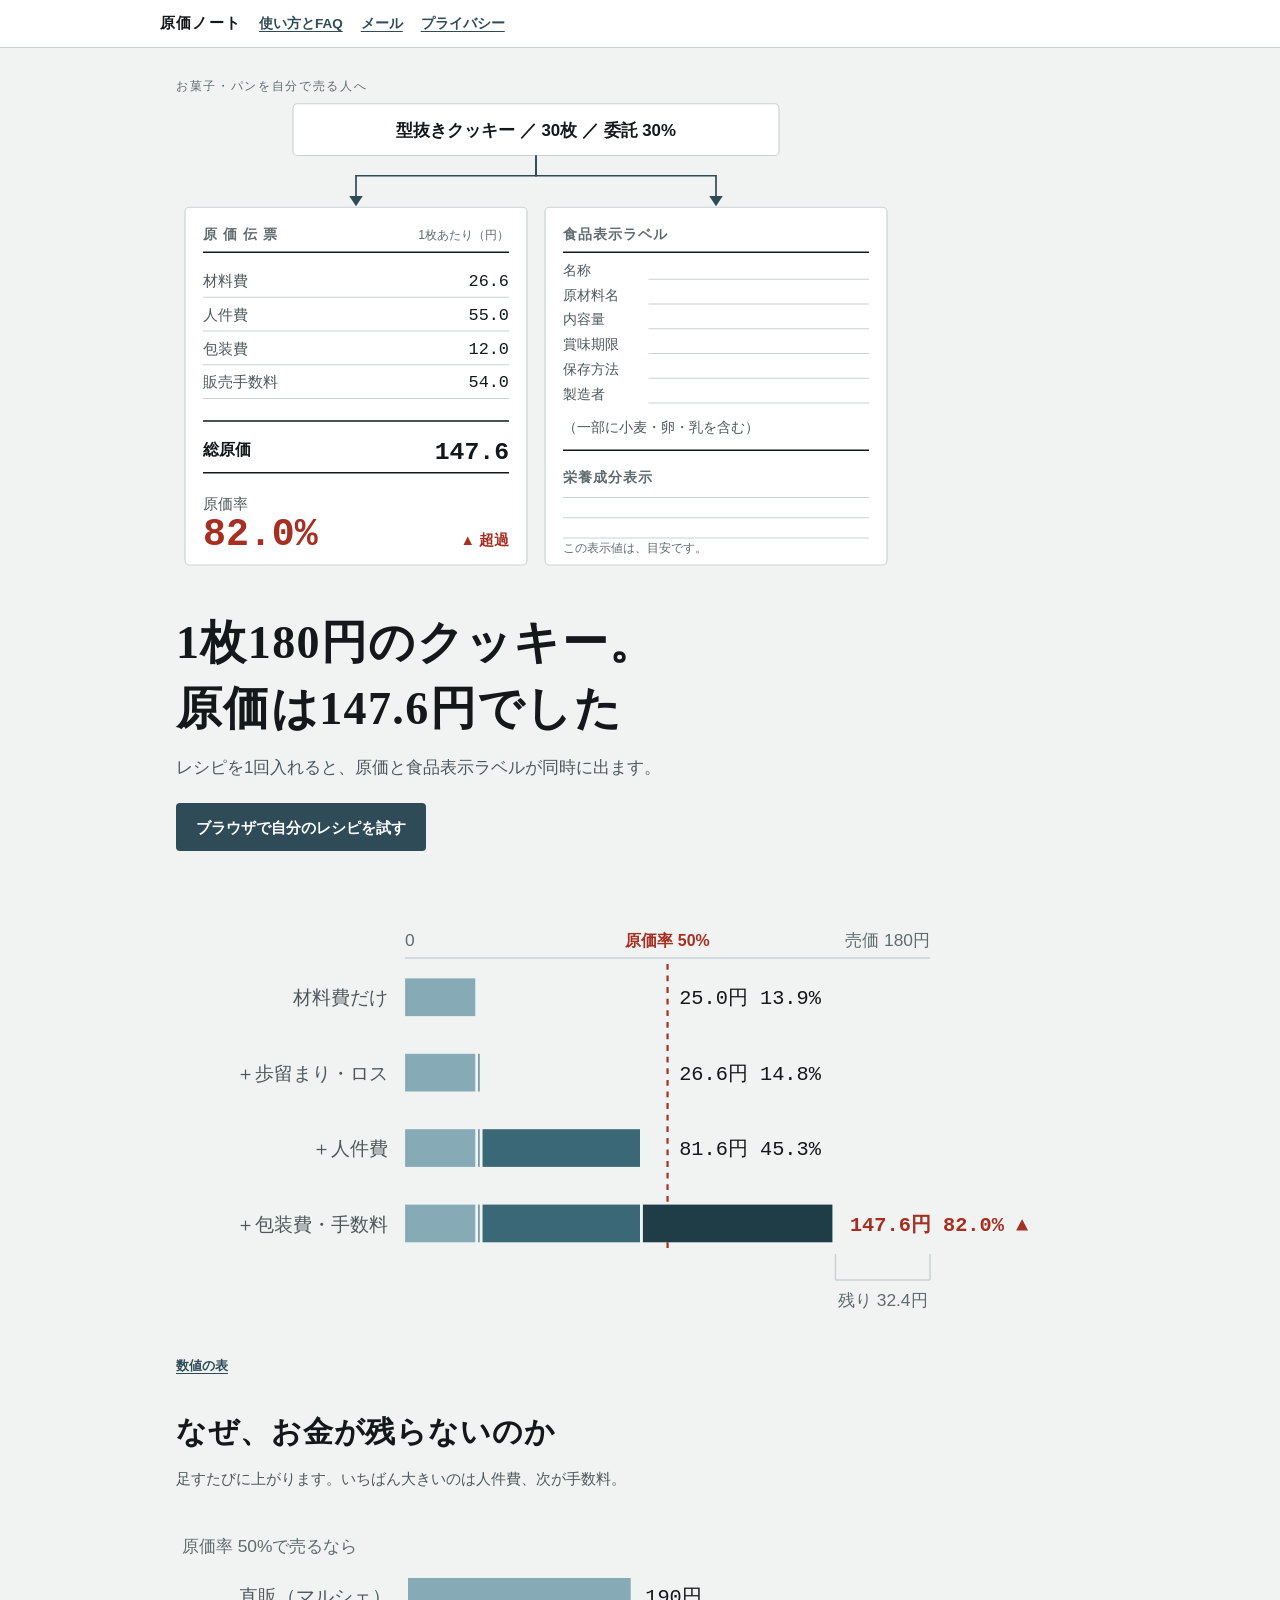
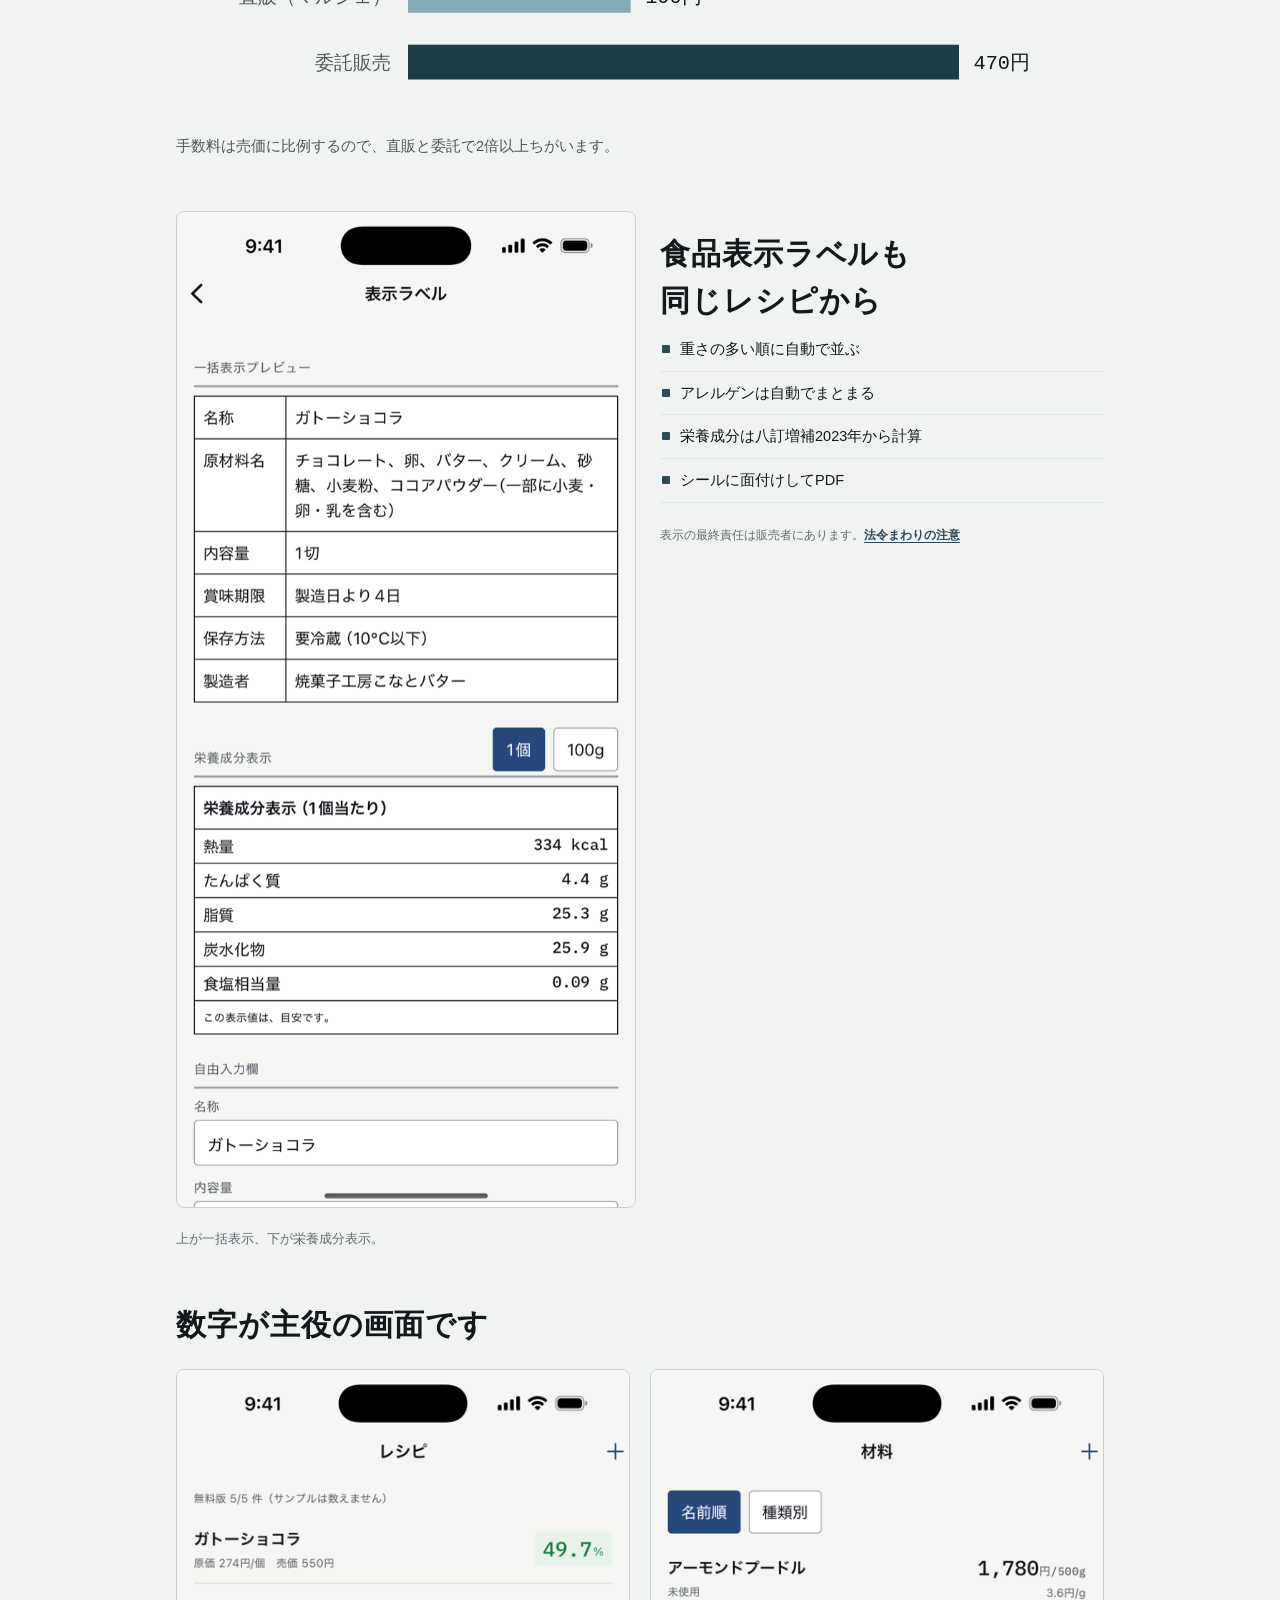
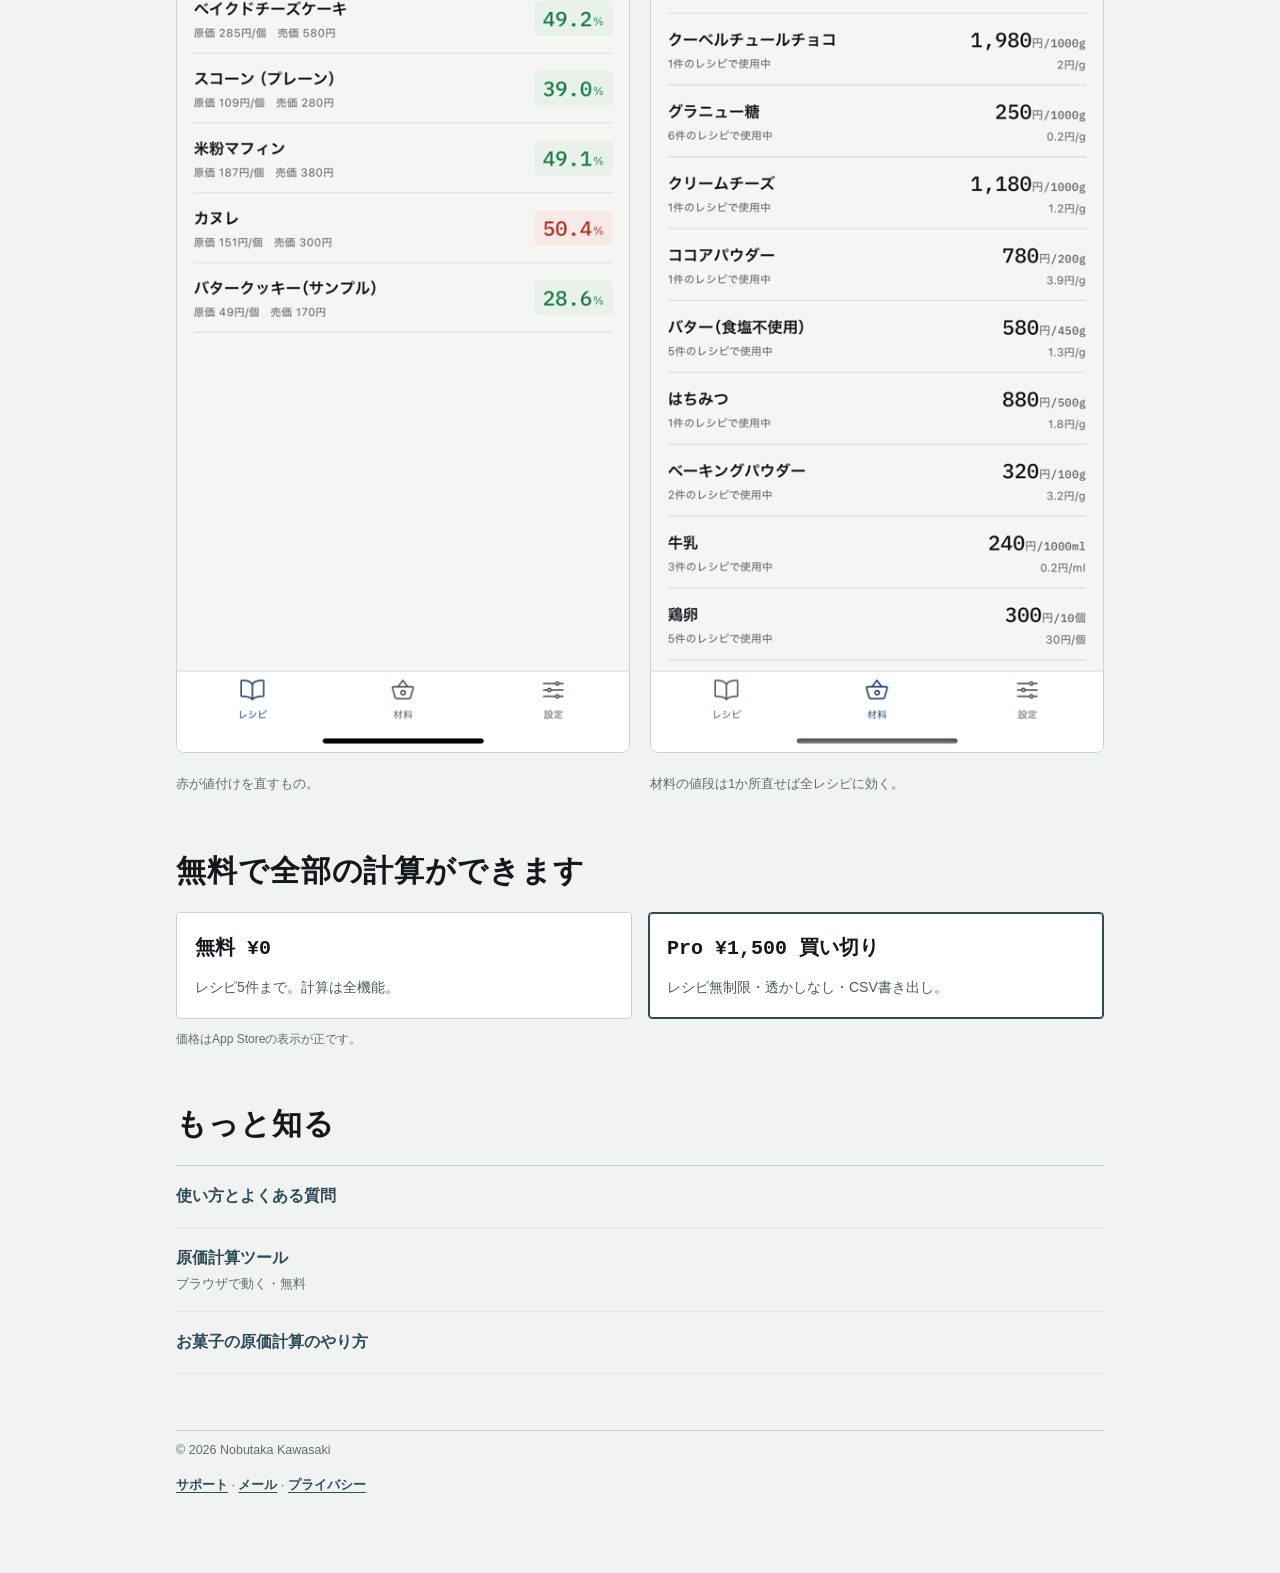
==== index.html @ d6bbee77 "LPを絵で見せる面に作り替え、説明はsupport.htmlへ移す 本文5,344字を787字に。絵は4点→6点（インラインSVG3＋実機3）。  - index.html: 骨から作り直し。シグネチ" ====
<!DOCTYPE html>
<html lang="ja">
<head>
<meta charset="utf-8">
<meta name="viewport" content="width=device-width, initial-scale=1">
<meta name="theme-color" content="#F1F3F2" media="(prefers-color-scheme: light)">
<meta name="theme-color" content="#101416" media="(prefers-color-scheme: dark)">
<title>原価ノート — お菓子・パンの原価計算と食品表示ラベルが1つで済むアプリ</title>
<meta name="description" content="レシピを1回入力すると、原価・原価率・売価と食品表示ラベル（原材料名・栄養成分）が同時に出る、お菓子・パンの個人販売者向けアプリのサポートページ。買い切り、サブスクなし。">
<style>
  /* ───────────────────────────────────────────────
     「作業台に置いた、二枚の紙」
     地は無地のシート（暖色クリームではない・わずかに緑みの白）。
     罫は伝票とラベルの“中だけ”に引く——紙の上でしか罫は意味を持たない。
     見出しは明朝（帳簿・伝票・レシピの題材に合う。Mac と iOS の両方に入っている
     Hiragino Mincho ProN を指名し、細さはサイズと字間で補う）、
     本文はゴシック、数字は等幅、言い換えと注記だけ丸ゴシック。
     判定色（緑/琥珀/赤）はアプリ本体の src/ui/theme.ts と同じ値。
     ─────────────────────────────────────────────── */
  :root{
    color-scheme:light;
    --sheet:#F1F3F2;      /* 地。作業台に敷いたシート */
    --paper:#FFFFFF;      /* 伝票とラベルの面。食品表示は白地が実物 */
    --ink:#14181A;
    --ink-2:#4E585C;
    --ink-3:#5F6B6F;
    --line:#C9D2D3;
    --line-soft:#E1E6E5;
    --steel:#2E4B57;      /* 見出しの罫・リンク。厨房のステンレスの陰 */
    --steel-bg:#E4EBEE;
    --ok:#1F7A45;
    --warn:#7E5900;
    --seal:#A62F22;       /* 検印の赤。判定「超過」だけに使う */
    --seal-bg:#F7E7E4;
    /* 図の帯。1色相の順序ランプ（dataviz の validator を実行して決めた） */
    --seg1:#86AAB6; --seg2:#5B8B9A; --seg3:#3B6876; --seg4:#1F3D47;

    --f-display:"Hiragino Mincho ProN","Hiragino Mincho Pro","YuMincho","Yu Mincho",
      "Noto Serif JP","Times New Roman",serif;
    --f-text:-apple-system,BlinkMacSystemFont,"Hiragino Sans","Hiragino Kaku Gothic ProN",
      "Yu Gothic UI","Segoe UI",Roboto,Helvetica,Arial,sans-serif;
    --f-num:"SF Mono",SFMono-Regular,ui-monospace,Menlo,Consolas,"Hiragino Sans",monospace;
    --f-soft:"Hiragino Maru Gothic ProN","Hiragino Maru Gothic Pro","Yu Gothic UI",
      "Hiragino Sans",sans-serif;
  }
  @media (prefers-color-scheme: dark){
    :root{
      color-scheme:dark;
      --sheet:#101416;
      --paper:#1B2124;
      --ink:#E8ECEC;
      --ink-2:#A2ADB0;
      --ink-3:#95A0A3;
      --line:#39423F;
      --line-soft:#2A3134;
      --steel:#93B7C6;
      --steel-bg:#1F2A30;
      --ok:#6FBE90;
      --warn:#D6AC55;
      --seal:#E38A7C;
      --seal-bg:#2E1F1C;
      --seg1:#456A78; --seg2:#5F8F9E; --seg3:#86AAB6; --seg4:#AFCBD4;
    }
  }

  *{box-sizing:border-box;margin:0;padding:0}
  html{-webkit-text-size-adjust:100%}
  body{
    background:var(--sheet);
    color:var(--ink);
    font-family:var(--f-text);
    font-size:16px;line-height:1.8;
    -webkit-font-smoothing:antialiased;
    overflow-wrap:anywhere;
  }
  .wrap{max-width:960px;margin:0 auto;padding:0 16px 64px}
  .measure{max-width:640px}

  a{color:var(--steel);font-weight:600;text-decoration:underline;
    text-decoration-thickness:1px;text-underline-offset:3px;
    text-decoration-color:currentColor}
  a,summary{touch-action:manipulation}
  a:hover{text-decoration-thickness:2px}
  a:focus-visible{outline:2.5px solid var(--steel);outline-offset:3px;border-radius:3px}

  /* ── 上部の帯: App Store 必須URL。スクロールせずに見つかること ── */
  /* 本文へ飛ぶリンク。ふだんは見えず、Tab で最初に出る */
  .skip{position:absolute;left:-9999px;top:0;z-index:9}
  .skip:focus{left:8px;top:8px;background:var(--paper);color:var(--steel);
    padding:12px 14px;border:2px solid var(--steel);border-radius:4px;
    font-weight:700;text-decoration:none}

  .topbar{border-bottom:1px solid var(--line);background:var(--paper);padding:0 16px}
  .topbar .inner{max-width:960px;margin:0 auto;display:flex;flex-wrap:wrap;
    gap:0 18px;align-items:baseline;font-size:13.5px;line-height:1.6}
  .topbar .who{font-family:var(--f-display);font-size:15px;font-weight:700;
    letter-spacing:.08em;color:var(--ink);padding:11px 0}
  .topbar a{display:inline-block;padding:12px 0;min-width:0}

  /* ── ヘッダー ── */
  header{padding:28px 0 0}
  .kicker{font-family:var(--f-soft);font-size:12px;font-weight:500;letter-spacing:.14em;
    color:var(--ink-3)}
  /* 明朝は細い。ウェイトが効かない環境でも読めるよう、サイズと字間で作る */
  h1{font-family:var(--f-display);font-size:clamp(30px,7.6vw,46px);line-height:1.42;
    letter-spacing:.03em;font-weight:700;margin-top:18px;text-wrap:balance}
  .lede{margin-top:12px;font-size:17px;line-height:1.8;color:var(--ink-2)}
  .actions{margin-top:20px;display:flex;flex-wrap:wrap;gap:10px}
  .btn{display:inline-flex;align-items:center;min-height:48px;padding:8px 20px;
    background:var(--steel);color:var(--paper);border-radius:4px;
    font-weight:700;font-size:15px;text-decoration:none;max-width:100%}
  .btn:hover{text-decoration:underline;text-decoration-thickness:2px;
    text-underline-offset:3px}
  .btn.ghost{background:transparent;color:var(--steel);
    box-shadow:inset 0 0 0 1.5px var(--steel)}

  /* ── 節 ── */
  .sec{margin-top:52px}
  h2{font-family:var(--f-display);font-size:clamp(23px,4.8vw,30px);line-height:1.55;
    letter-spacing:.03em;font-weight:700;margin-top:20px;text-wrap:balance}
  h3{font-size:17px;line-height:1.6;font-weight:600;margin-top:2px}
  .cap{margin-top:10px;font-family:var(--f-soft);font-size:14.5px;line-height:1.8;
    color:var(--ink-2)}
  .tiny{margin-top:10px;font-family:var(--f-soft);font-size:12px;line-height:1.7;
    color:var(--ink-3)}

  /* ── 図（インラインSVG） ── */
  figure{margin:0}
  .fig{display:block;width:100%;height:auto;background:var(--sheet)}
  .fig-hero{max-width:720px}
  figcaption{margin-top:10px;font-family:var(--f-soft);font-size:13px;line-height:1.75;
    color:var(--ink-3)}
  /* 単独で置いたリンクは 44px を確保する（本文中に埋まったリンクは対象外） */
  figcaption a,.tiny a{display:inline-block;padding:12px 0;min-height:44px}
  .sv-paper{fill:var(--paper);stroke:var(--line);stroke-width:1}
  .sv-in{font-family:var(--f-text);font-size:15px;font-weight:600;fill:var(--ink)}
  .sv-link{fill:none;stroke:var(--steel);stroke-width:1.5}
  .sv-tip{fill:var(--steel)}
  .sv-cap{font-family:var(--f-soft);font-size:12px;font-weight:700;letter-spacing:.08em;
    fill:var(--ink-3)}
  .sv-unit{font-family:var(--f-soft);font-size:11px;fill:var(--ink-3)}
  .sv-rule{stroke:var(--ink);stroke-width:1.5}
  .sv-hair{stroke:var(--line);stroke-width:1}
  .sv-key{font-family:var(--f-text);font-size:13px;fill:var(--ink-2)}
  .sv-key.sm{font-size:12px}
  .sv-key.b{font-size:14px;font-weight:700;fill:var(--ink)}
  .sv-num{font-family:var(--f-num);font-size:15px;font-weight:500;fill:var(--ink);
    font-variant-numeric:tabular-nums}
  .sv-tot{font-family:var(--f-num);font-size:22px;font-weight:700;fill:var(--ink);
    font-variant-numeric:tabular-nums}
  .sv-big{font-family:var(--f-num);font-size:34px;font-weight:700;fill:var(--ink);
    font-variant-numeric:tabular-nums}
  .sv-big.over,.sv-flag.over{fill:var(--seal)}
  .sv-big.warn,.sv-flag.warn{fill:var(--warn)}
  .sv-big.ok,.sv-flag.ok{fill:var(--ok)}
  .sv-flag{font-family:var(--f-soft);font-size:13px;font-weight:700}
  .sv-axis{font-family:var(--f-soft);font-size:12px;fill:var(--ink-3)}
  .sv-track{stroke:var(--line);stroke-width:1}
  .sv-guard{stroke:var(--seal);stroke-width:1.5;stroke-dasharray:4 4}
  .sv-guardlab{font-family:var(--f-soft);font-size:11px;font-weight:700;fill:var(--seal)}
  .sv-rowlab{font-family:var(--f-text);font-size:13px;fill:var(--ink-2)}
  .sv-rowval{font-family:var(--f-num);font-size:14px;font-weight:500;fill:var(--ink);
    font-variant-numeric:tabular-nums}
  .sv-rowval.over{fill:var(--seal);font-weight:700}
  .sv-seg.s1{fill:var(--seg1)} .sv-seg.s2{fill:var(--seg2)}
  .sv-seg.s3{fill:var(--seg3)} .sv-seg.s4{fill:var(--seg4)}
  /* 図は viewBox ごと縮むので、狭い画面では図の中の字だけ大きくして実寸を保つ
     （横スクロールも折り返しも起こさずに読める大きさにするため） */
  @media (max-width:600px){
    .sv-in{font-size:20px} .sv-cap{font-size:16px} .sv-unit{font-size:14px}
    .sv-key{font-size:18px} .sv-key.sm{font-size:16px} .sv-key.b{font-size:19px}
    .sv-num{font-size:20px} .sv-tot{font-size:27px} .sv-big{font-size:38px}
    .sv-flag{font-size:17px} .sv-axis{font-size:15px} .sv-guardlab{font-size:14px}
    .sv-rowlab{font-size:17px} .sv-rowval{font-size:18px}
  }

  /* ── 実機の画面 ── */
  .shot{margin-top:20px;display:grid;grid-template-columns:minmax(0,460px) minmax(0,1fr);
    gap:24px;align-items:start}
  .shot img{width:100%;height:auto;border:1px solid var(--line);border-radius:8px;
    background:var(--paper)}
  .points{margin-top:4px}
  .points li{list-style:none;font-family:var(--f-soft);font-size:14.5px;line-height:1.7;
    padding:9px 0 9px 20px;border-bottom:1px solid var(--line-soft);position:relative}
  .points li::before{content:"";position:absolute;left:2px;top:17px;width:8px;height:8px;
    background:var(--steel);border-radius:1px}
  .shots{margin-top:20px;display:grid;grid-template-columns:1fr 1fr;gap:20px}
  .shots img{width:100%;height:auto;border:1px solid var(--line);border-radius:8px;
    background:var(--paper)}
  @media (max-width:640px){
    .shot{grid-template-columns:1fr}
    .shots{grid-template-columns:1fr;max-width:340px}
  }

  /* ── 値段 ── */
  .plans{margin-top:18px;display:grid;grid-template-columns:1fr 1fr;gap:16px}
  @media (max-width:560px){.plans{grid-template-columns:1fr}}
  .plan{background:var(--paper);border:1px solid var(--line);border-radius:4px;padding:18px}
  .plan.pro{box-shadow:inset 0 0 0 1px var(--steel);border-color:var(--steel)}
  .plan .pt{font-family:var(--f-num);font-size:20px;font-weight:700;
    font-variant-numeric:tabular-nums}
  .plan .pd{margin-top:8px;font-family:var(--f-soft);font-size:14px;line-height:1.75;
    color:var(--ink-2)}

  /* ── 出口 ── */
  .exits{margin-top:18px;border-top:1px solid var(--line)}
  .exits a{display:block;padding:16px 0;border-bottom:1px solid var(--line-soft);
    font-size:16px;text-decoration:none}
  .exits a:hover{text-decoration:underline;text-decoration-thickness:2px;
    text-underline-offset:3px}
  .exits .n{font-family:var(--f-soft);font-size:12.5px;color:var(--ink-3);
    font-weight:400;display:block}

  footer{margin-top:56px;padding-top:8px;border-top:1px solid var(--line);
    font-family:var(--f-soft);font-size:12.5px;color:var(--ink-3);line-height:1.9}
  footer a{display:inline-block;padding:11px 0}

  @media (prefers-reduced-motion:reduce){
    *{animation:none!important;transition:none!important;scroll-behavior:auto!important}
  }
</style>
<meta property="og:title" content="原価ノート — レシピ原価計算・食品表示ラベル">
<meta property="og:description" content="レシピを1回入力すると、原価・原価率・売価と食品表示ラベル（原材料名・栄養成分）が同時に出ます。買い切り、サブスクなし。">
<meta property="og:url" content="https://nosunosukawa.github.io/genkanote-site/">
<meta property="og:type" content="website">
<link rel="canonical" href="https://nosunosukawa.github.io/genkanote-site/">
</head>
<body>

<a class="skip" href="#main">本文へ</a>

<div class="topbar">
  <div class="inner">
    <span class="who" translate="no">原価ノート</span>
    <span><a href="support.html">使い方とFAQ</a></span>
    <span><a href="mailto:nosunosukawa@gmail.com">メール</a></span>
    <span><a href="privacy.html">プライバシー</a></span>
  </div>
</div>

<main class="wrap" id="main">

  <header>
    <p class="kicker">お菓子・パンを自分で売る人へ</p>

    <figure>
      <!-- fig-hero:start（node make-genka-example.mjs が生成。手で直さない） -->
  <svg class="fig fig-hero" viewBox="0 0 640 440" role="img" aria-label="レシピを1回入れると、原価伝票と食品表示ラベルが同時に出る図。上に「型抜きクッキー 30枚 委託30%」の入力が1行。そこから左右に分かれ、左は1枚あたり材料費26.6円・人件費55.0円・包装費12.0円・販売手数料54.0円・総原価147.6円・原価率82.0パーセントで超過の原価伝票。右は名称・原材料名・内容量・賞味期限・保存方法・製造者の一括表示と、栄養成分表示のラベル。">
    <rect class="sv-paper" x="104" y="6" width="432" height="46" rx="4"/>
    <text class="sv-in" x="320" y="35" text-anchor="middle">型抜きクッキー ／ 30枚 ／ 委託 30%</text>

    <path class="sv-link" d="M320 52 V70 H160 V88"/>
    <path class="sv-link" d="M320 52 V70 H480 V88"/>
    <path class="sv-tip" d="M154 88 L166 88 L160 97 Z"/>
    <path class="sv-tip" d="M474 88 L486 88 L480 97 Z"/>

    <g>
      <rect class="sv-paper" x="8" y="98" width="304" height="318" rx="4"/>
      <text class="sv-cap" x="24" y="126">原 価 伝 票</text>
      <text class="sv-unit" x="296" y="126" text-anchor="end">1枚あたり（円）</text>
      <line class="sv-rule" x1="24" y1="138" x2="296" y2="138"/>
      <text class="sv-key" x="24" y="168">材料費</text><text class="sv-num" x="296" y="168" text-anchor="end">26.6</text>
      <line class="sv-hair" x1="24" y1="178" x2="296" y2="178"/>
      <text class="sv-key" x="24" y="198">人件費</text><text class="sv-num" x="296" y="198" text-anchor="end">55.0</text>
      <line class="sv-hair" x1="24" y1="208" x2="296" y2="208"/>
      <text class="sv-key" x="24" y="228">包装費</text><text class="sv-num" x="296" y="228" text-anchor="end">12.0</text>
      <line class="sv-hair" x1="24" y1="238" x2="296" y2="238"/>
      <text class="sv-key" x="24" y="258">販売手数料</text><text class="sv-num" x="296" y="258" text-anchor="end">54.0</text>
      <line class="sv-hair" x1="24" y1="268" x2="296" y2="268"/>
      <line class="sv-rule" x1="24" y1="288" x2="296" y2="288"/>
      <text class="sv-key b" x="24" y="318">総原価</text>
      <text class="sv-tot" x="296" y="322" text-anchor="end">147.6</text>
      <line class="sv-rule" x1="24" y1="334" x2="296" y2="334"/>
      <text class="sv-key" x="24" y="366">原価率</text>
      <text class="sv-big over" x="24" y="398">82.0%</text>
      <text class="sv-flag over" x="296" y="398" text-anchor="end">▲ 超過</text>
    </g>

    <g>
      <rect class="sv-paper" x="328" y="98" width="304" height="318" rx="4"/>
      <text class="sv-cap" x="344" y="126">食品表示ラベル</text>
      <line class="sv-rule" x1="344" y1="138" x2="616" y2="138"/>
      <text class="sv-key sm" x="344" y="158">名称</text><line class="sv-hair" x1="420" y1="162" x2="616" y2="162"/>
      <text class="sv-key sm" x="344" y="180">原材料名</text><line class="sv-hair" x1="420" y1="184" x2="616" y2="184"/>
      <text class="sv-key sm" x="344" y="202">内容量</text><line class="sv-hair" x1="420" y1="206" x2="616" y2="206"/>
      <text class="sv-key sm" x="344" y="224">賞味期限</text><line class="sv-hair" x1="420" y1="228" x2="616" y2="228"/>
      <text class="sv-key sm" x="344" y="246">保存方法</text><line class="sv-hair" x1="420" y1="250" x2="616" y2="250"/>
      <text class="sv-key sm" x="344" y="268">製造者</text><line class="sv-hair" x1="420" y1="272" x2="616" y2="272"/>
      <text class="sv-key sm" x="344" y="298">（一部に小麦・卵・乳を含む）</text>
      <line class="sv-rule" x1="344" y1="314" x2="616" y2="314"/>
      <text class="sv-cap" x="344" y="342">栄養成分表示</text>
      <line class="sv-hair" x1="344" y1="356" x2="616" y2="356"/>
      <line class="sv-hair" x1="344" y1="374" x2="616" y2="374"/>
      <line class="sv-hair" x1="344" y1="392" x2="616" y2="392"/>
      <text class="sv-unit" x="344" y="404">この表示値は、目安です。</text>
    </g>
  </svg>
  <!-- fig-hero:end -->
    </figure>

    <h1 class="measure">1枚180円のクッキー。原価は147.6円でした</h1>
    <p class="lede measure">レシピを1回入れると、原価と食品表示ラベルが同時に出ます。</p>
    <div class="actions">
      <a class="btn" href="genka-calculator.html">ブラウザで自分のレシピを試す</a>
    </div>
  </header>

  <!-- ═══ 積み上げ ═══ -->
  <section class="sec">
    <figure>
      <!-- fig-steps:start（node make-genka-example.mjs が生成。手で直さない） -->
  <svg class="fig fig-steps" viewBox="0 0 640 296" role="img" aria-label="売価180円に対して、費目を1つずつ足したときの原価の積み上がり。材料費だけで25.0円、原価率13.9パーセント。＋歩留まり・ロスで26.6円、原価率14.8パーセント。＋人件費で81.6円、原価率45.3パーセント。＋包装費・手数料で147.6円、原価率82.0パーセント。死守ラインの原価率50パーセントを最後の段で超える。手元に残るのは32.4円。同じ数値の表は使い方のページにあります。">
    <text class="sv-axis" x="158" y="30">0</text>
    <text class="sv-axis" x="520" y="30" text-anchor="end">売価 180円</text>
    <line class="sv-track" x1="158" y1="38" x2="520" y2="38"/>

    <line class="sv-guard" x1="339" y1="42" x2="339" y2="240"/>
    <text class="sv-guardlab" x="339" y="30" text-anchor="middle">原価率 50%</text>

      <text class="sv-rowlab" x="146" y="70" text-anchor="end">材料費だけ</text>
      <rect class="sv-seg s1" x="158.0" y="52" width="48.4" height="26"/>
      <text class="sv-rowval" x="347.0" y="70">25.0円 13.9%</text>
      <text class="sv-rowlab" x="146" y="122" text-anchor="end">＋歩留まり・ロス</text>
      <rect class="sv-seg s1" x="158.0" y="104" width="48.4" height="26"/><rect class="sv-seg s2" x="208.4" y="104" width="1.0" height="26"/>
      <text class="sv-rowval" x="347.0" y="122">26.6円 14.8%</text>
      <text class="sv-rowlab" x="146" y="174" text-anchor="end">＋人件費</text>
      <rect class="sv-seg s1" x="158.0" y="156" width="48.4" height="26"/><rect class="sv-seg s2" x="208.4" y="156" width="1.0" height="26"/><rect class="sv-seg s3" x="211.4" y="156" width="108.6" height="26"/>
      <text class="sv-rowval" x="347.0" y="174">81.6円 45.3%</text>
      <text class="sv-rowlab" x="146" y="226" text-anchor="end">＋包装費・手数料</text>
      <rect class="sv-seg s1" x="158.0" y="208" width="48.4" height="26"/><rect class="sv-seg s2" x="208.4" y="208" width="1.0" height="26"/><rect class="sv-seg s3" x="211.4" y="208" width="108.6" height="26"/><rect class="sv-seg s4" x="322.0" y="208" width="130.7" height="26"/>
      <text class="sv-rowval over" x="464.8" y="226">147.6円 82.0% ▲</text>

    <line class="sv-hair" x1="454.8" y1="242" x2="454.8" y2="260"/>
    <line class="sv-hair" x1="520" y1="242" x2="520" y2="260"/>
    <line class="sv-hair" x1="454.8" y1="260" x2="520" y2="260"/>
    <text class="sv-axis" x="487.4" y="278" text-anchor="middle">残り 32.4円</text>
  </svg>
  <!-- fig-steps:end -->
      <figcaption class="measure"><a href="support.html#numbers">数値の表</a></figcaption>
    </figure>
    <h2 class="measure">なぜ、お金が残らないのか</h2>
    <p class="cap measure">足すたびに上がります。いちばん大きいのは人件費、次が手数料。</p>

    <figure style="margin-top:28px">
      <!-- fig-price:start（node make-genka-example.mjs が生成。手で直さない） -->
  <svg class="fig fig-price" viewBox="0 0 640 140" role="img" aria-label="原価率50パーセントを守るための売価の比較。同じ型抜きクッキーでも、手数料0パーセントの直販は190円、手数料30パーセントの委託販売は470円。">
    <text class="sv-axis" x="4" y="22">原価率 50%で売るなら</text>
    <text class="sv-rowlab" x="148" y="57" text-anchor="end">直販（マルシェ）</text>
    <rect class="sv-seg s1" x="160" y="40" width="153.6" height="24"/>
    <text class="sv-rowval" x="323.6" y="57">190円</text>
    <text class="sv-rowlab" x="148" y="103" text-anchor="end">委託販売</text>
    <rect class="sv-seg s4" x="160" y="86" width="380.0" height="24"/>
    <text class="sv-rowval" x="550.0" y="103">470円</text>
  </svg>
  <!-- fig-price:end -->
    </figure>
    <p class="cap measure">手数料は売価に比例するので、直販と委託で2倍以上ちがいます。</p>
  </section>

  <!-- ═══ 食品表示ラベル ═══ -->
  <section class="sec">
    <div class="shot">
      <figure>
        <img src="assets/02-label.png" width="640" height="1390" loading="lazy"
             alt="原価ノートの表示ラベル画面。一括表示の枠に名称・原材料名・内容量・賞味期限・保存方法・製造者が並び、原材料名の末尾に「（一部に小麦・卵・乳を含む）」。下に栄養成分表示（1個当たり）の枠と「この表示値は、目安です。」の一文。">
        <figcaption>上が一括表示、下が栄養成分表示。</figcaption>
      </figure>
      <div>
        <h2>食品表示ラベルも同じレシピから</h2>
        <ul class="points">
          <li>重さの多い順に自動で並ぶ</li>
          <li>アレルゲンは自動でまとまる</li>
          <li>栄養成分は八訂増補2023年から計算</li>
          <li>シールに面付けしてPDF</li>
        </ul>
        <p class="tiny">表示の最終責任は販売者にあります。<a href="support.html#law">法令まわりの注意</a></p>
      </div>
    </div>
  </section>

  <!-- ═══ ほかの画面 ═══ -->
  <section class="sec">
    <h2>数字が主役の画面です</h2>
    <div class="shots">
      <figure>
        <img src="assets/03-recipe-list.png" width="480" height="1043" loading="lazy"
             alt="レシピ一覧画面。ガトーショコラ、ベイクドチーズケーキ、スコーン、米粉マフィン、カヌレ、バタークッキー（サンプル）が並び、それぞれの原価と売価、原価率のバッジと「無料版 5/5 件（サンプルは数えません）」の表示。">
        <figcaption>赤が値付けを直すもの。</figcaption>
      </figure>
      <figure>
        <img src="assets/05-ingredients.png" width="480" height="1043" loading="lazy"
             alt="材料一覧画面。アーモンドプードル1,780円/500g、クーベルチュールチョコ1,980円/1000gなど、購入価格とg単価、その材料を使っているレシピの件数が並ぶ。">
        <figcaption>材料の値段は1か所直せば全レシピに効く。</figcaption>
      </figure>
    </div>
  </section>

  <!-- ═══ 値段 ═══ -->
  <section class="sec">
    <h2>無料で全部の計算ができます</h2>
    <div class="plans">
      <div class="plan">
        <p class="pt">無料 ¥0</p>
        <p class="pd">レシピ5件まで。計算は全機能。</p>
      </div>
      <div class="plan pro">
        <p class="pt">Pro ¥1,500 買い切り</p>
        <p class="pd">レシピ無制限・透かしなし・CSV書き出し。</p>
      </div>
    </div>
    <p class="tiny">価格は<span translate="no">App&nbsp;Store</span>の表示が正です。</p>
  </section>

  <!-- ═══ 出口 ═══ -->
  <section class="sec">
    <h2>もっと知る</h2>
    <nav class="exits">
      <a href="support.html">使い方とよくある質問</a>
      <a href="genka-calculator.html">原価計算ツール<span class="n">ブラウザで動く・無料</span></a>
      <a href="okashi-genka.html">お菓子の原価計算のやり方</a>
    </nav>
  </section>

  <footer>
    © 2026 Nobutaka Kawasaki<br>
    <a href="support.html">サポート</a> ·
    <a href="mailto:nosunosukawa@gmail.com">メール</a> ·
    <a href="privacy.html">プライバシー</a>
  </footer>

</main>
</body>
</html>
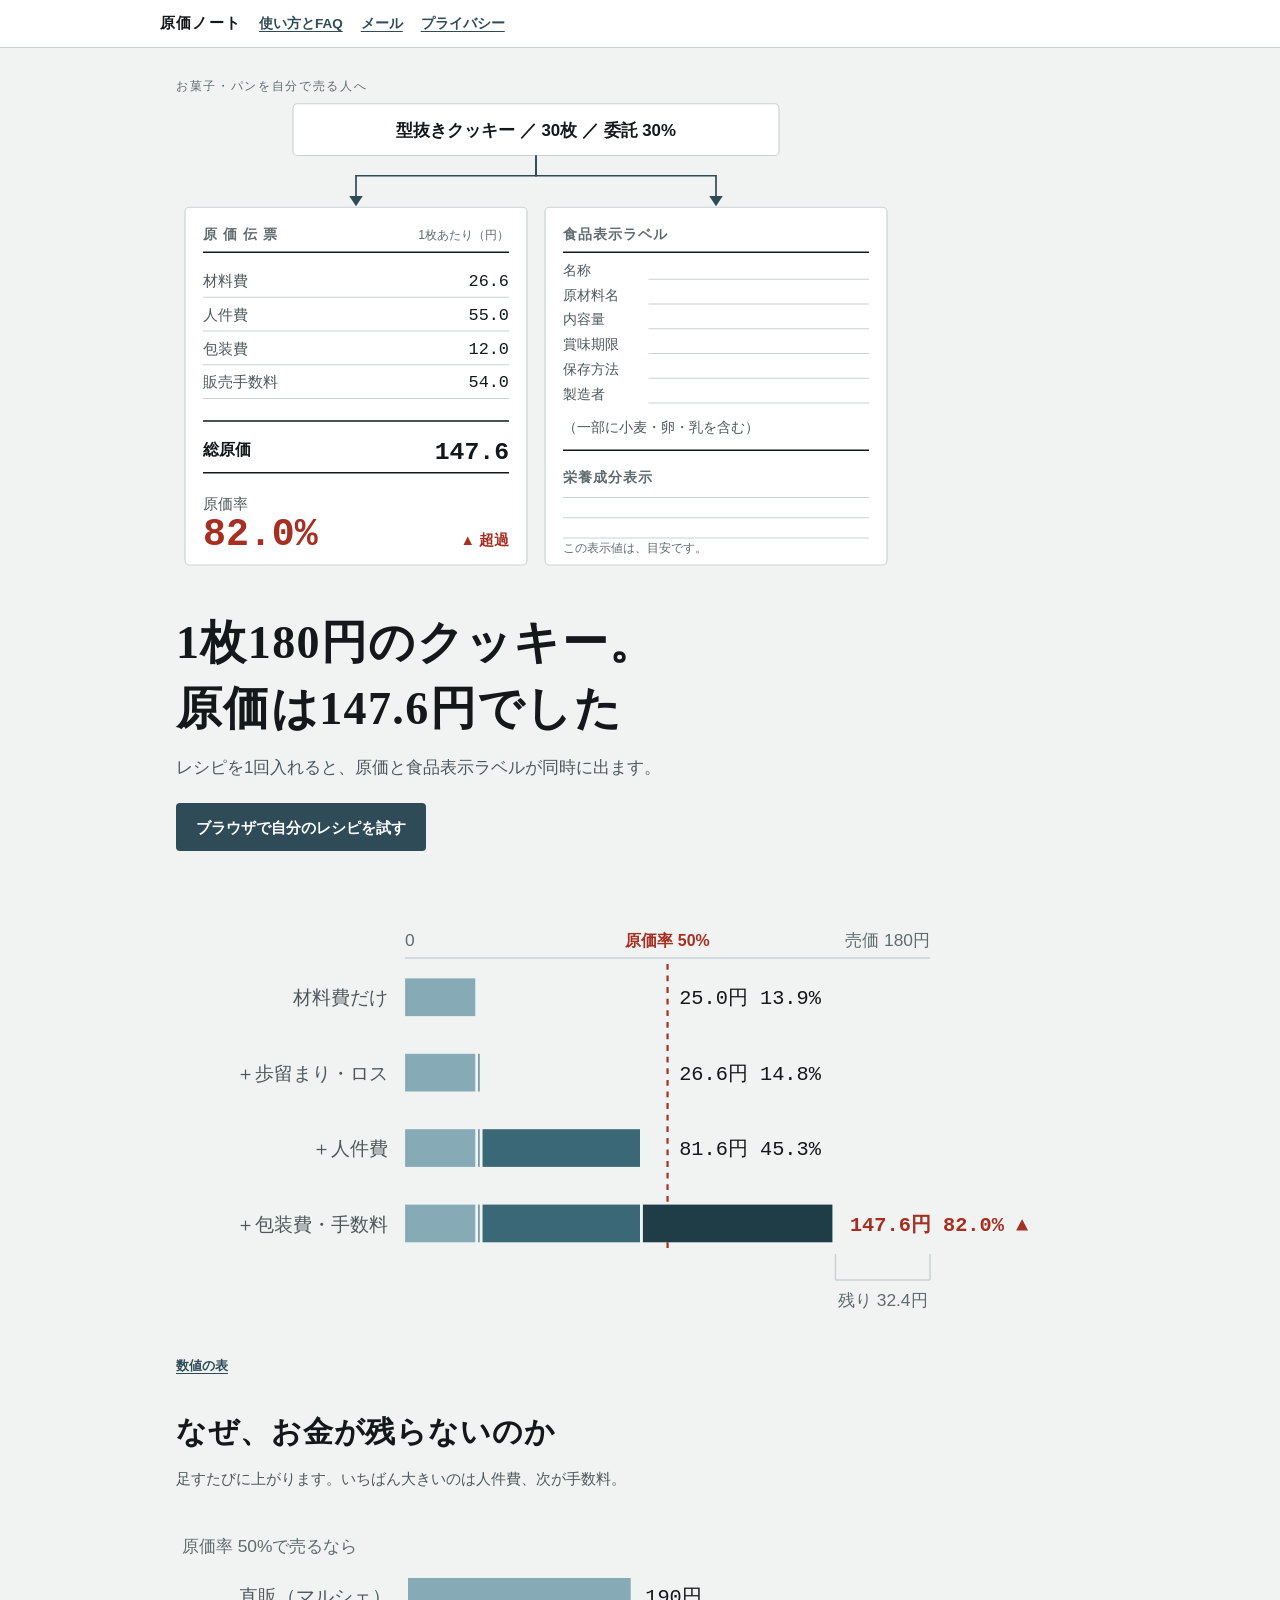
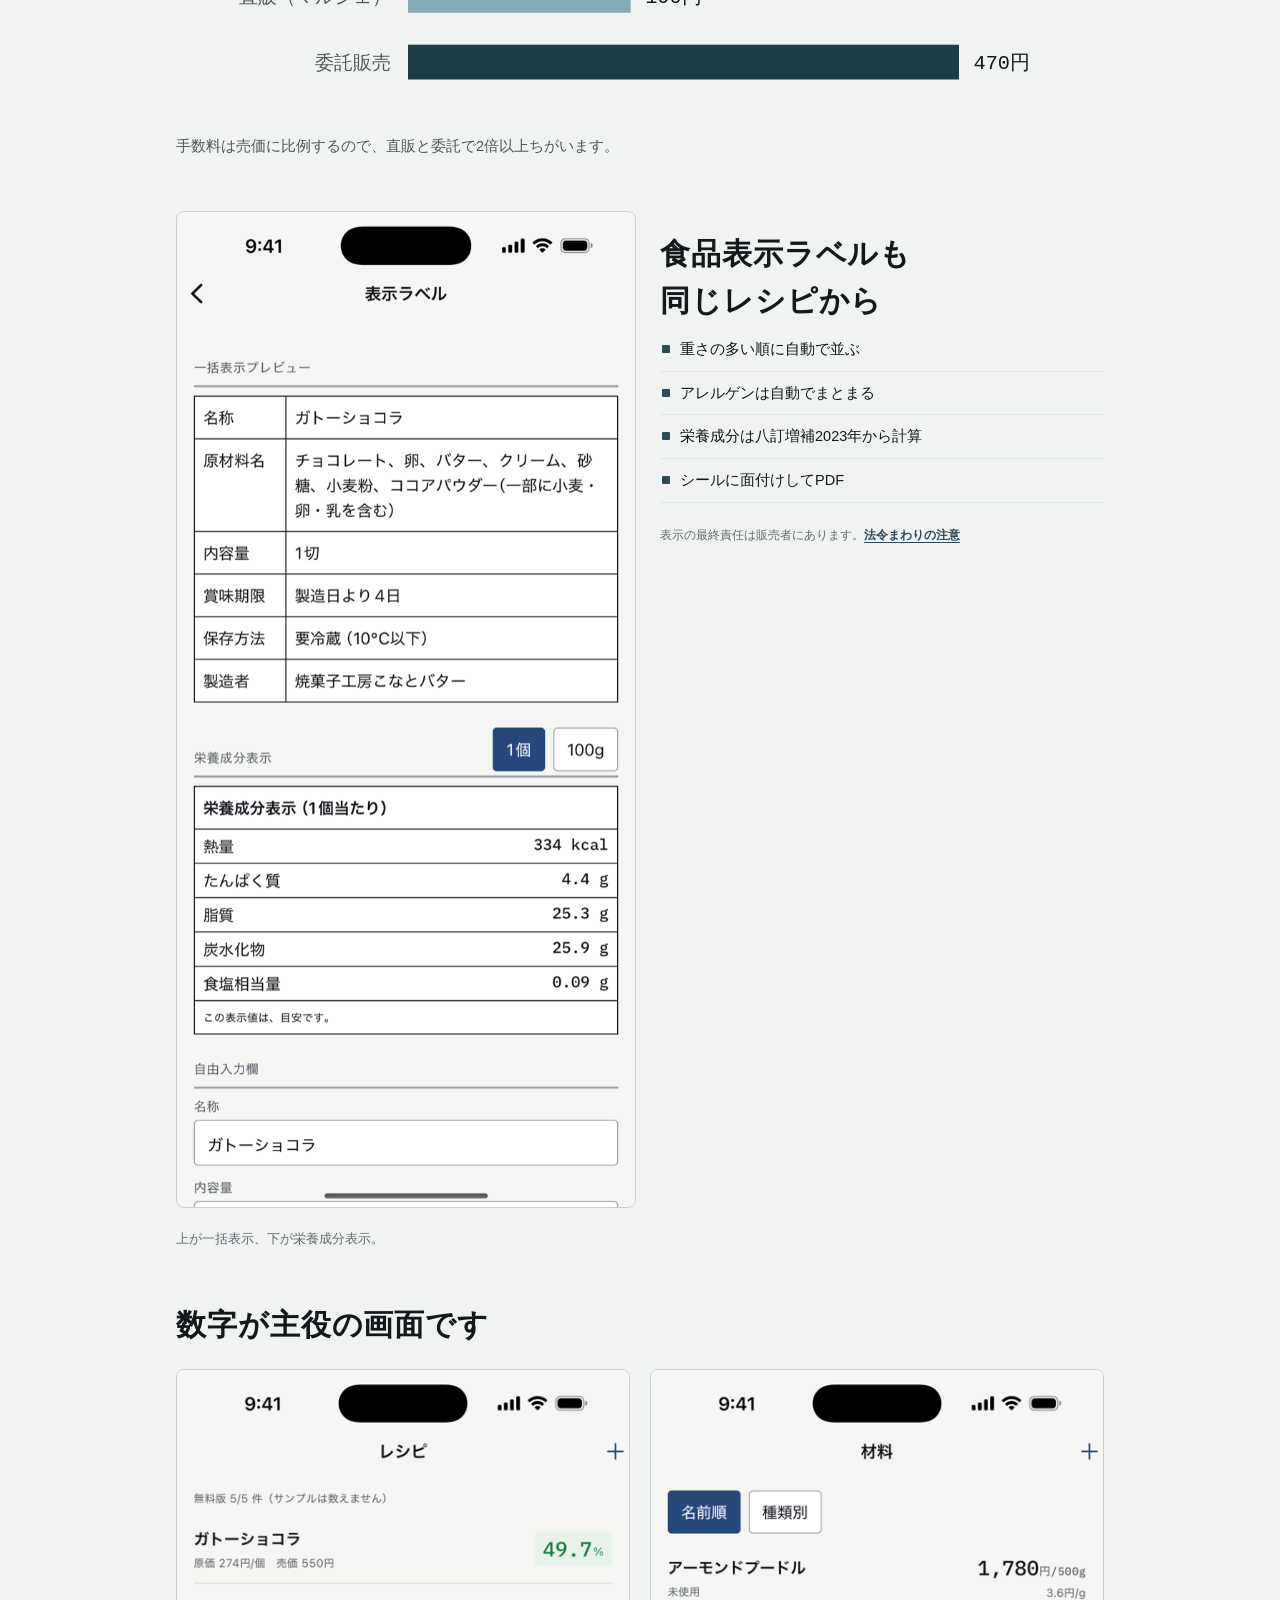
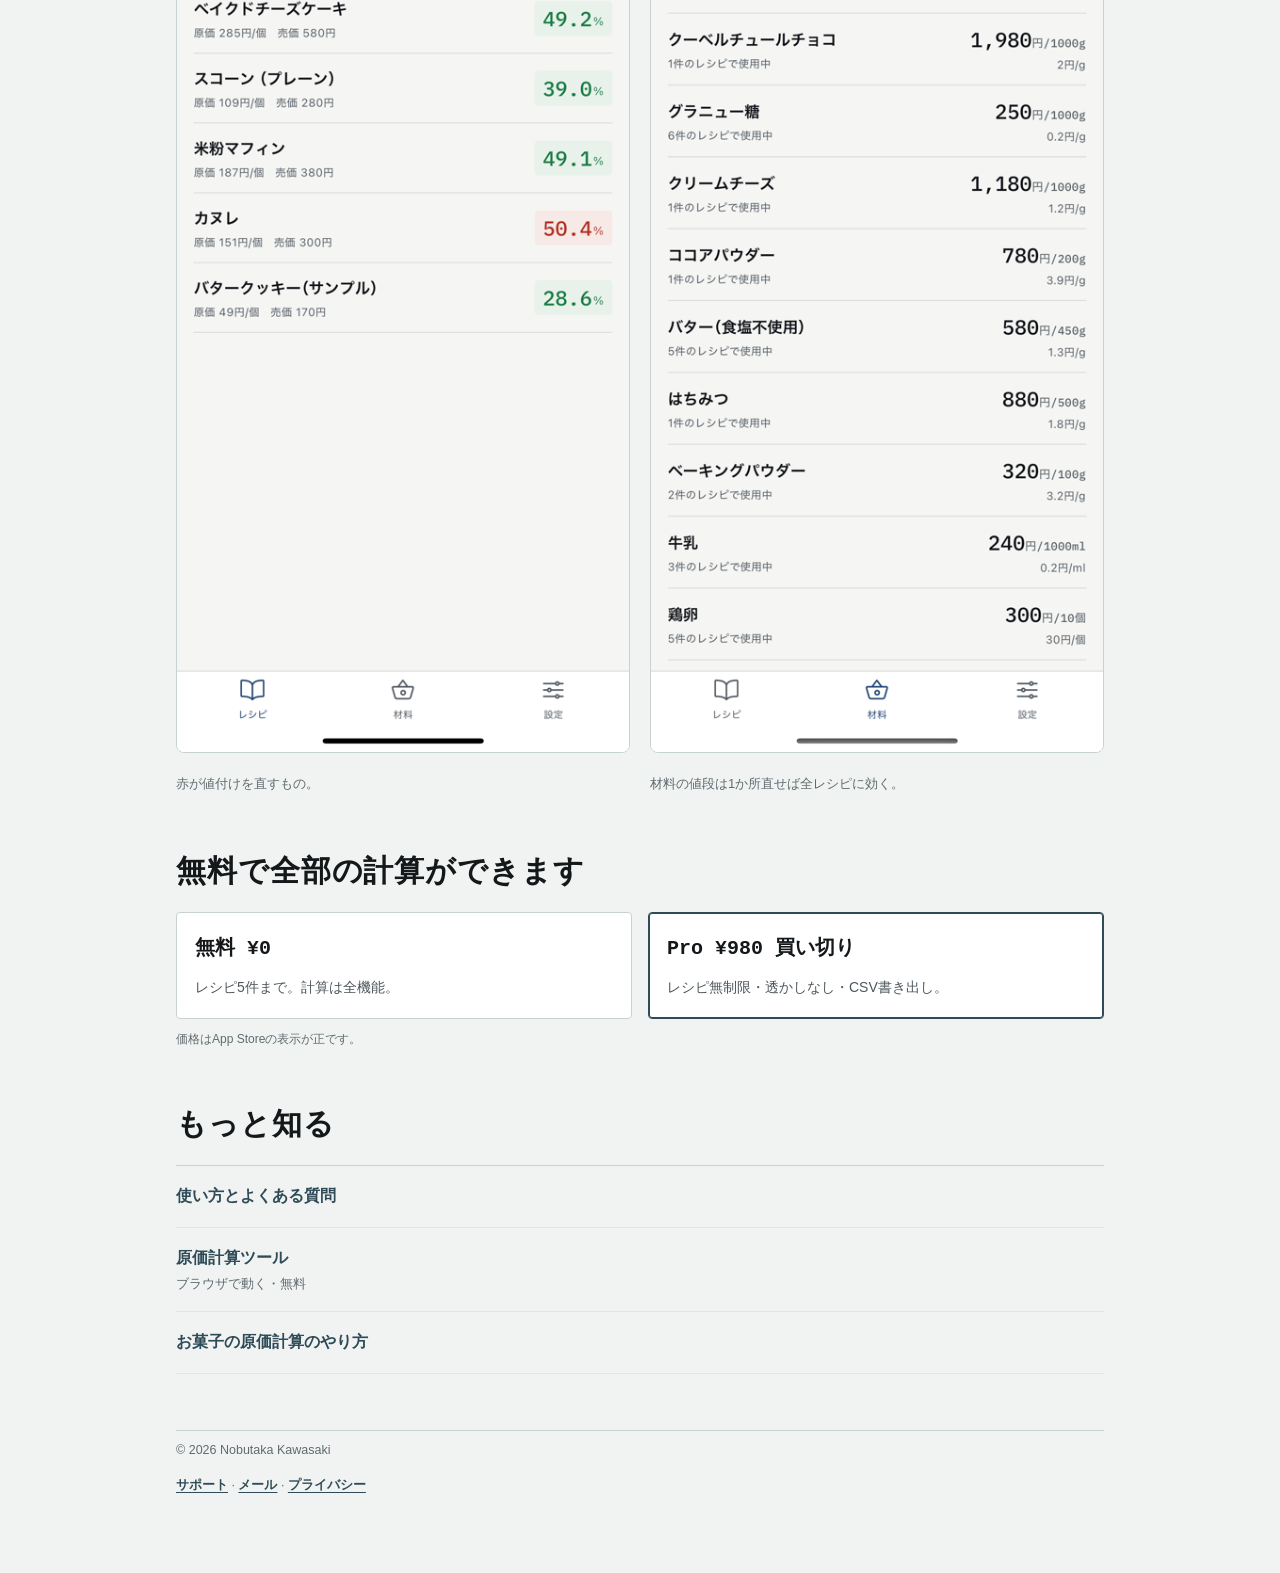
==== commit 15b646ea: "Pro価格を¥1,500→¥980に更新 Co-Authored-By: Claude Fable 5 <noreply@anthropic.com>" ====
--- a/index.html
+++ b/index.html
@@ -404,7 +404,7 @@
         <p class="pd">レシピ5件まで。計算は全機能。</p>
       </div>
       <div class="plan pro">
-        <p class="pt">Pro ¥1,500 買い切り</p>
+        <p class="pt">Pro ¥980 買い切り</p>
         <p class="pd">レシピ無制限・透かしなし・CSV書き出し。</p>
       </div>
     </div>
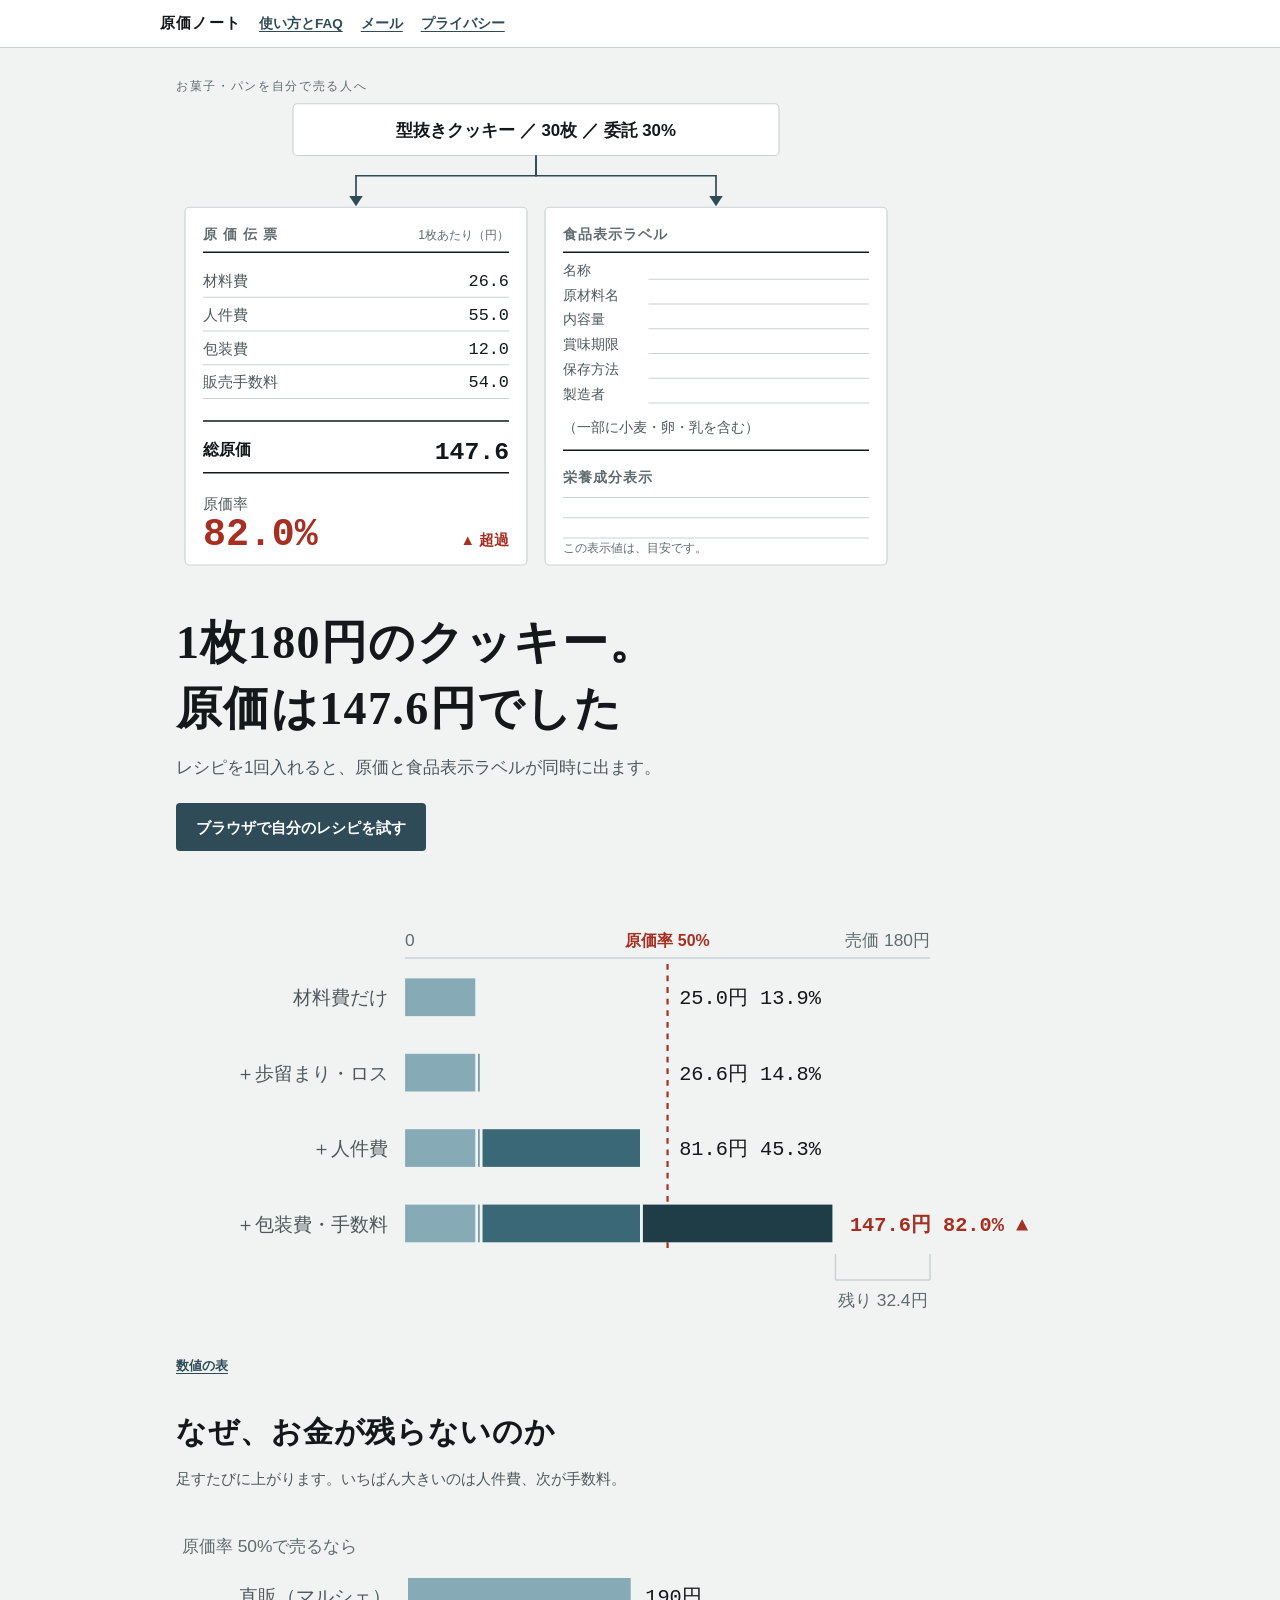
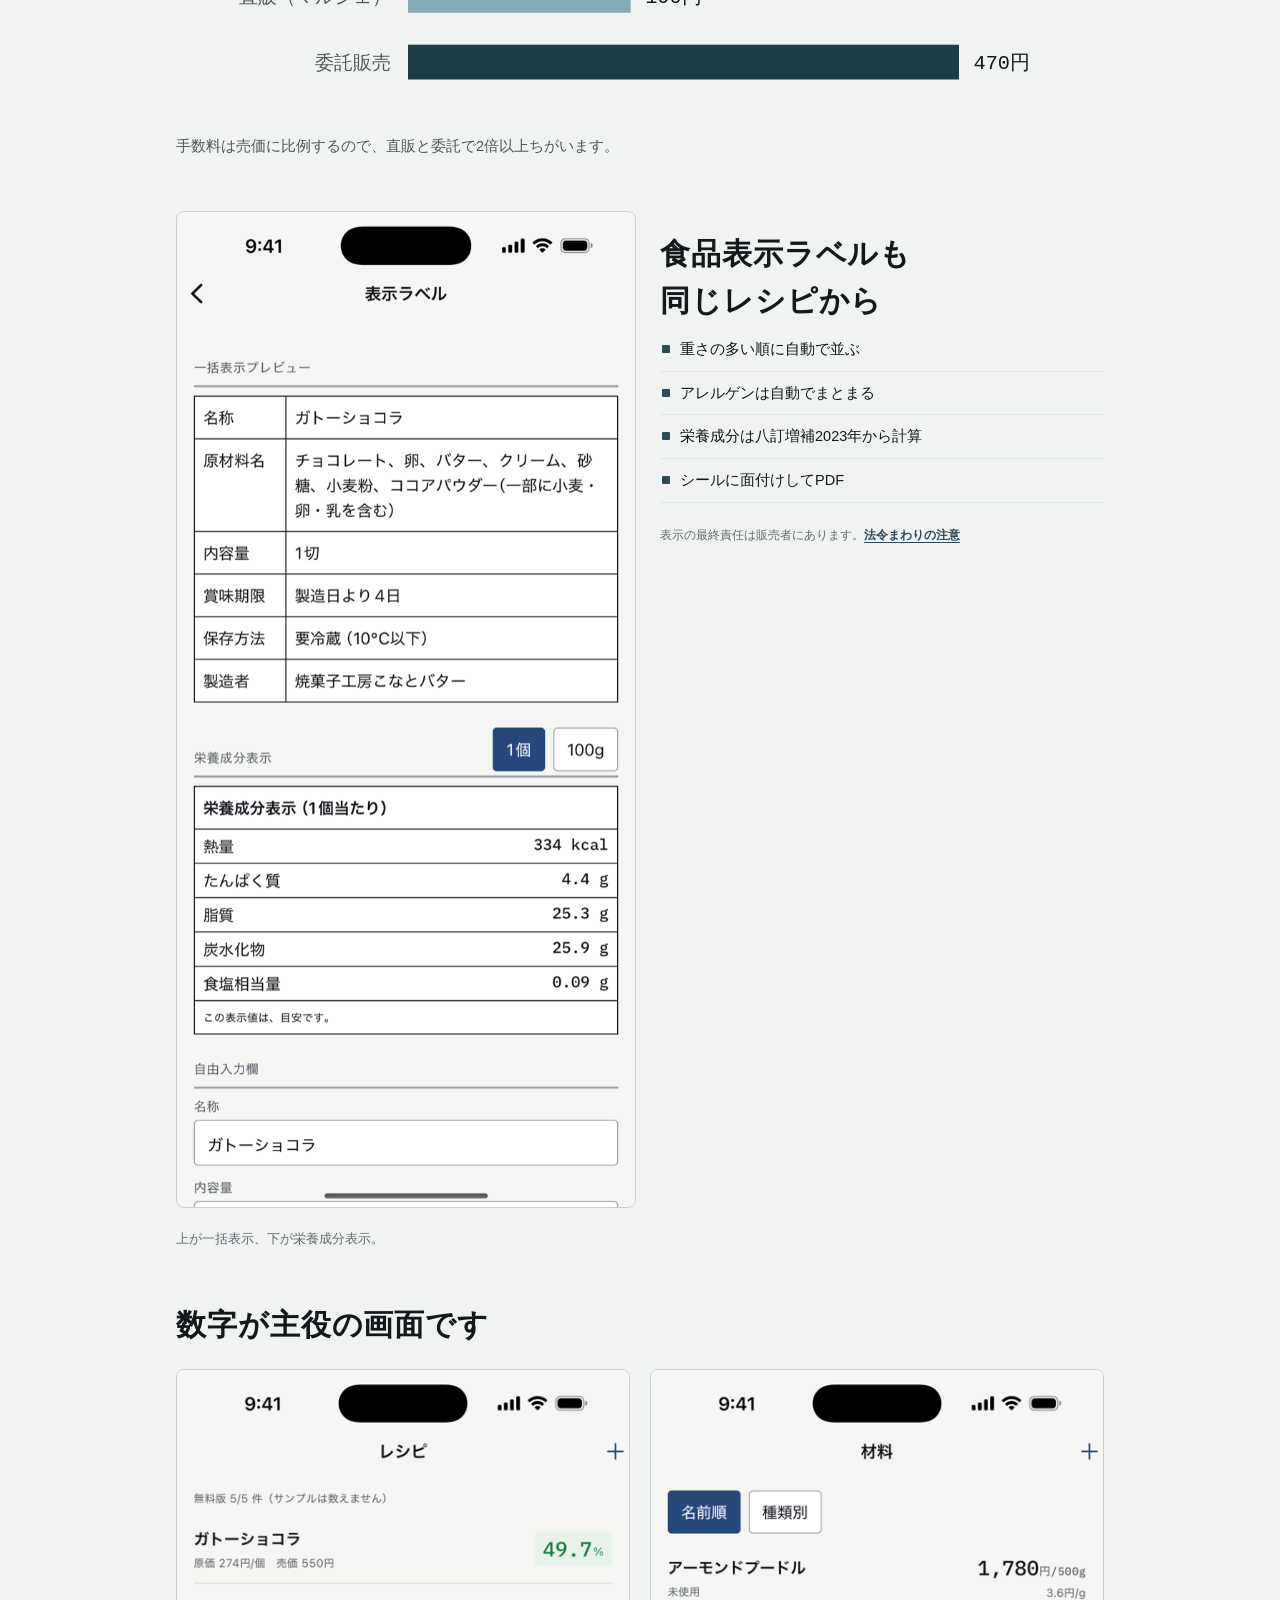
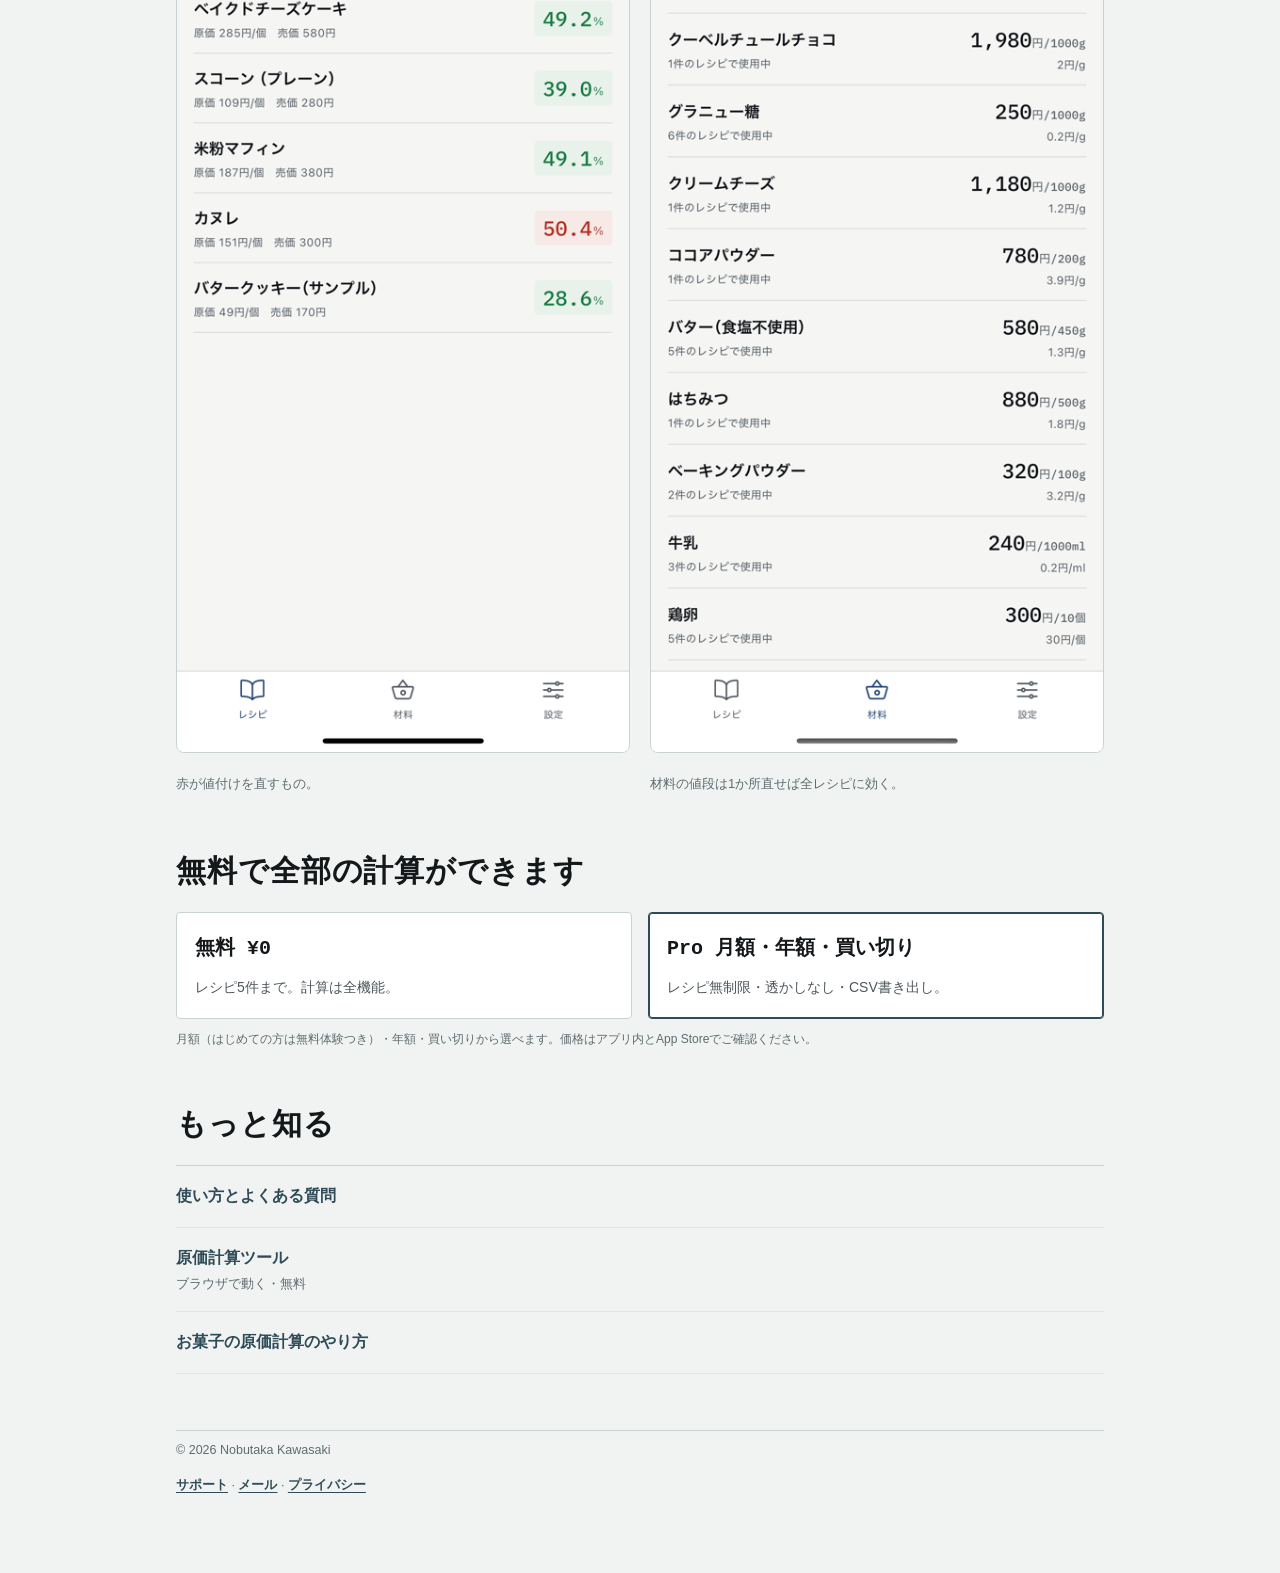
==== commit c3f5b0c4: "サイトの課金説明を実際に合わせる（Pro ¥980 買い切り・サブスクなしを消す） - Pro は月額（はじめての方は無料体験つき）・年額・買い切りから選べる、と書き直す - 金額と無料日数は書かず、" ====
--- a/index.html
+++ b/index.html
@@ -6,7 +6,7 @@
 <meta name="theme-color" content="#F1F3F2" media="(prefers-color-scheme: light)">
 <meta name="theme-color" content="#101416" media="(prefers-color-scheme: dark)">
 <title>原価ノート — お菓子・パンの原価計算と食品表示ラベルが1つで済むアプリ</title>
-<meta name="description" content="レシピを1回入力すると、原価・原価率・売価と食品表示ラベル（原材料名・栄養成分）が同時に出る、お菓子・パンの個人販売者向けアプリのサポートページ。買い切り、サブスクなし。">
+<meta name="description" content="レシピを1回入力すると、原価・原価率・売価と食品表示ラベル（原材料名・栄養成分）が同時に出る、お菓子・パンの個人販売者向けアプリのサポートページ。">
 <style>
   /* ───────────────────────────────────────────────
      「作業台に置いた、二枚の紙」
@@ -220,10 +220,11 @@
   }
 </style>
 <meta property="og:title" content="原価ノート — レシピ原価計算・食品表示ラベル">
-<meta property="og:description" content="レシピを1回入力すると、原価・原価率・売価と食品表示ラベル（原材料名・栄養成分）が同時に出ます。買い切り、サブスクなし。">
+<meta property="og:description" content="レシピを1回入力すると、原価・原価率・売価と食品表示ラベル（原材料名・栄養成分）が同時に出ます。">
 <meta property="og:url" content="https://nosunosukawa.github.io/genkanote-site/">
 <meta property="og:type" content="website">
 <link rel="canonical" href="https://nosunosukawa.github.io/genkanote-site/">
+<script defer src="https://static.cloudflareinsights.com/beacon.min.js" data-cf-beacon='{"token": "da30c37073e746159a379341e417854d"}'></script>
 </head>
 <body>
 
@@ -404,11 +405,11 @@
         <p class="pd">レシピ5件まで。計算は全機能。</p>
       </div>
       <div class="plan pro">
-        <p class="pt">Pro ¥980 買い切り</p>
+        <p class="pt">Pro 月額・年額・買い切り</p>
         <p class="pd">レシピ無制限・透かしなし・CSV書き出し。</p>
       </div>
     </div>
-    <p class="tiny">価格は<span translate="no">App&nbsp;Store</span>の表示が正です。</p>
+    <p class="tiny">月額（はじめての方は無料体験つき）・年額・買い切りから選べます。価格はアプリ内と<span translate="no">App&nbsp;Store</span>でご確認ください。</p>
   </section>
 
   <!-- ═══ 出口 ═══ -->
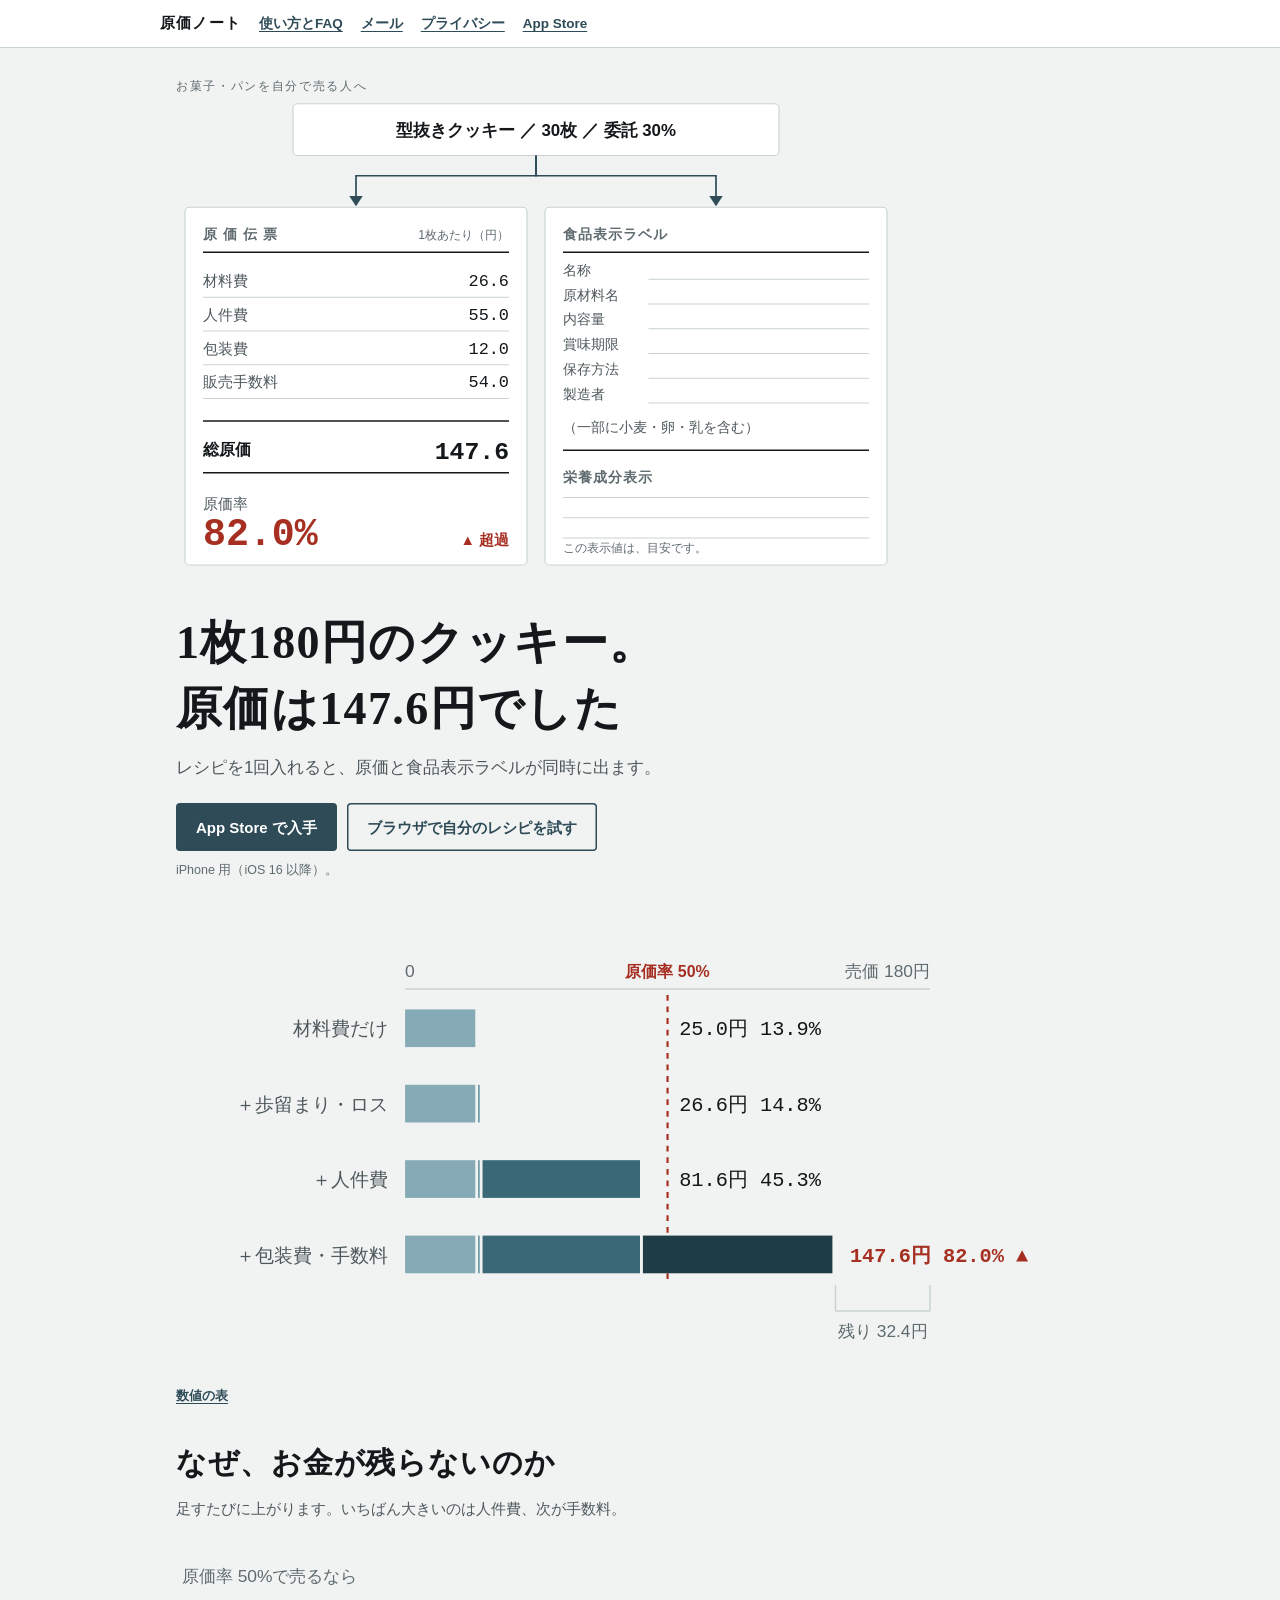
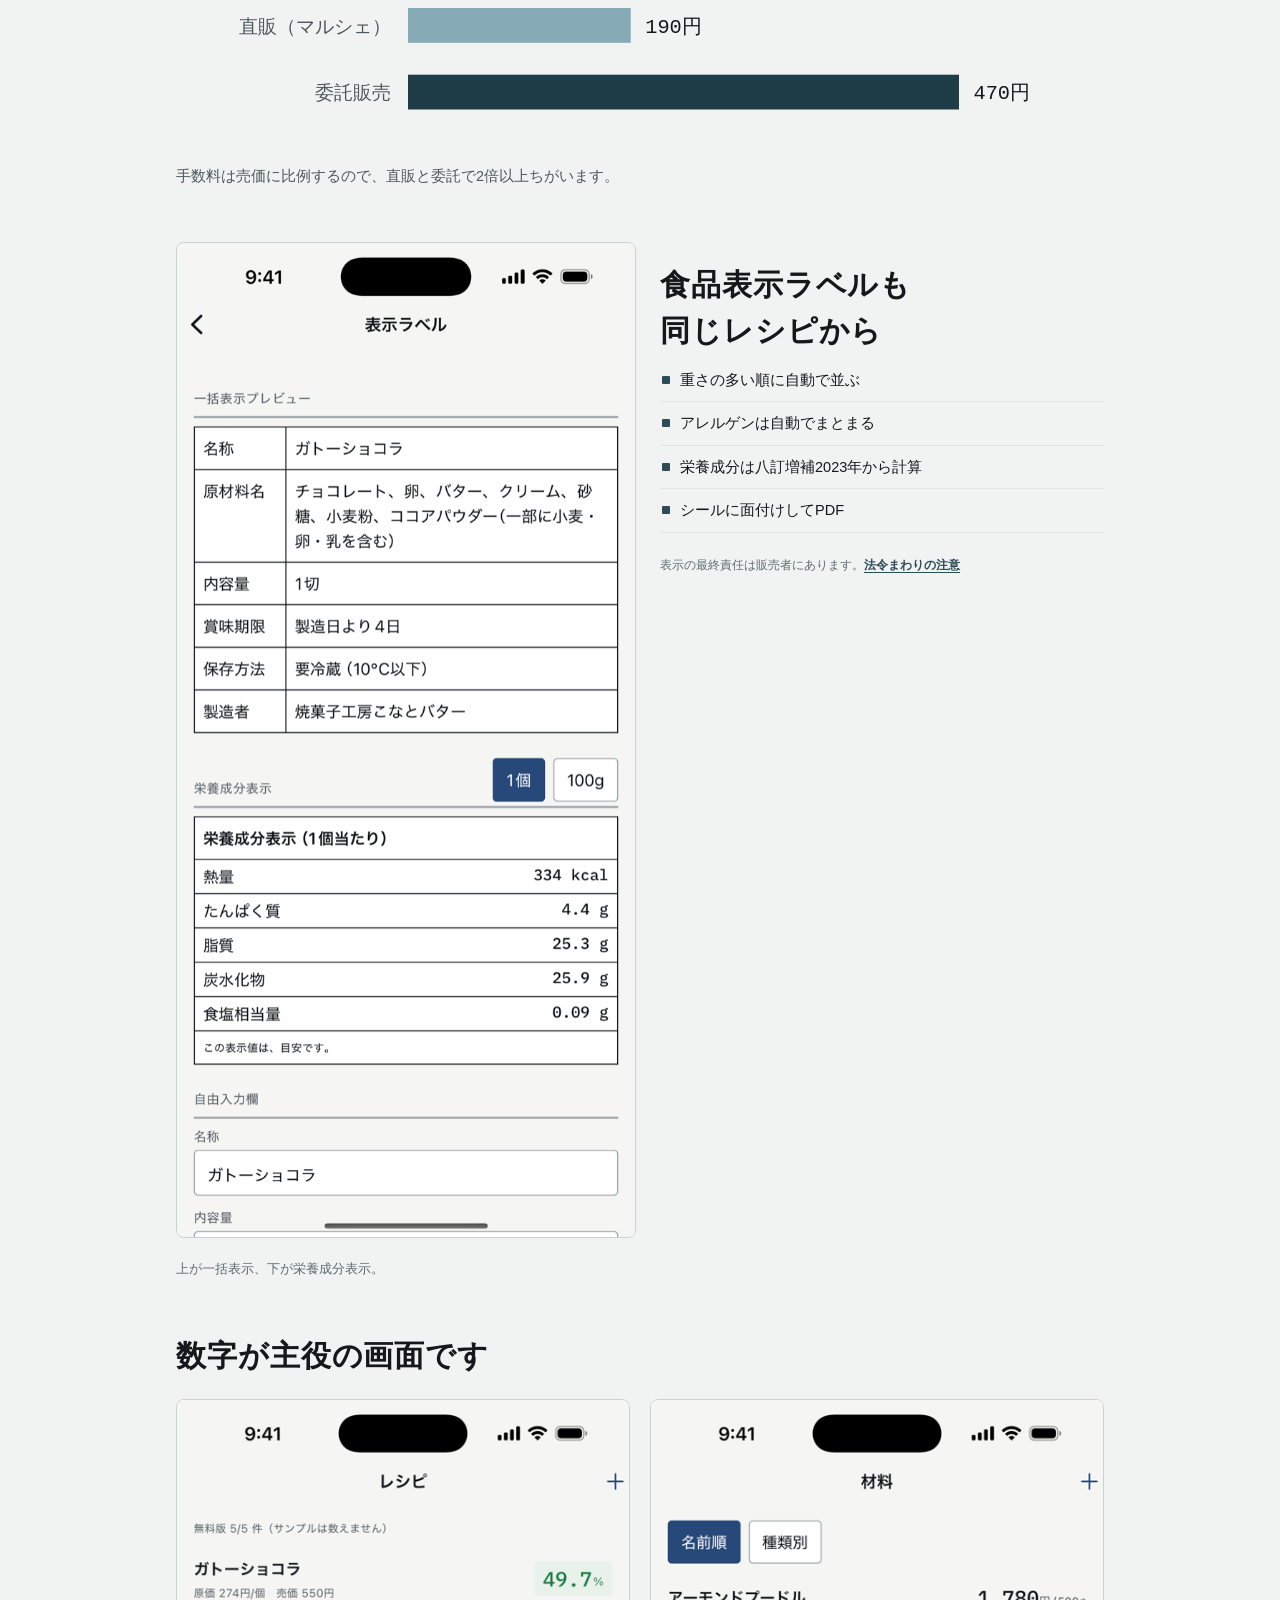
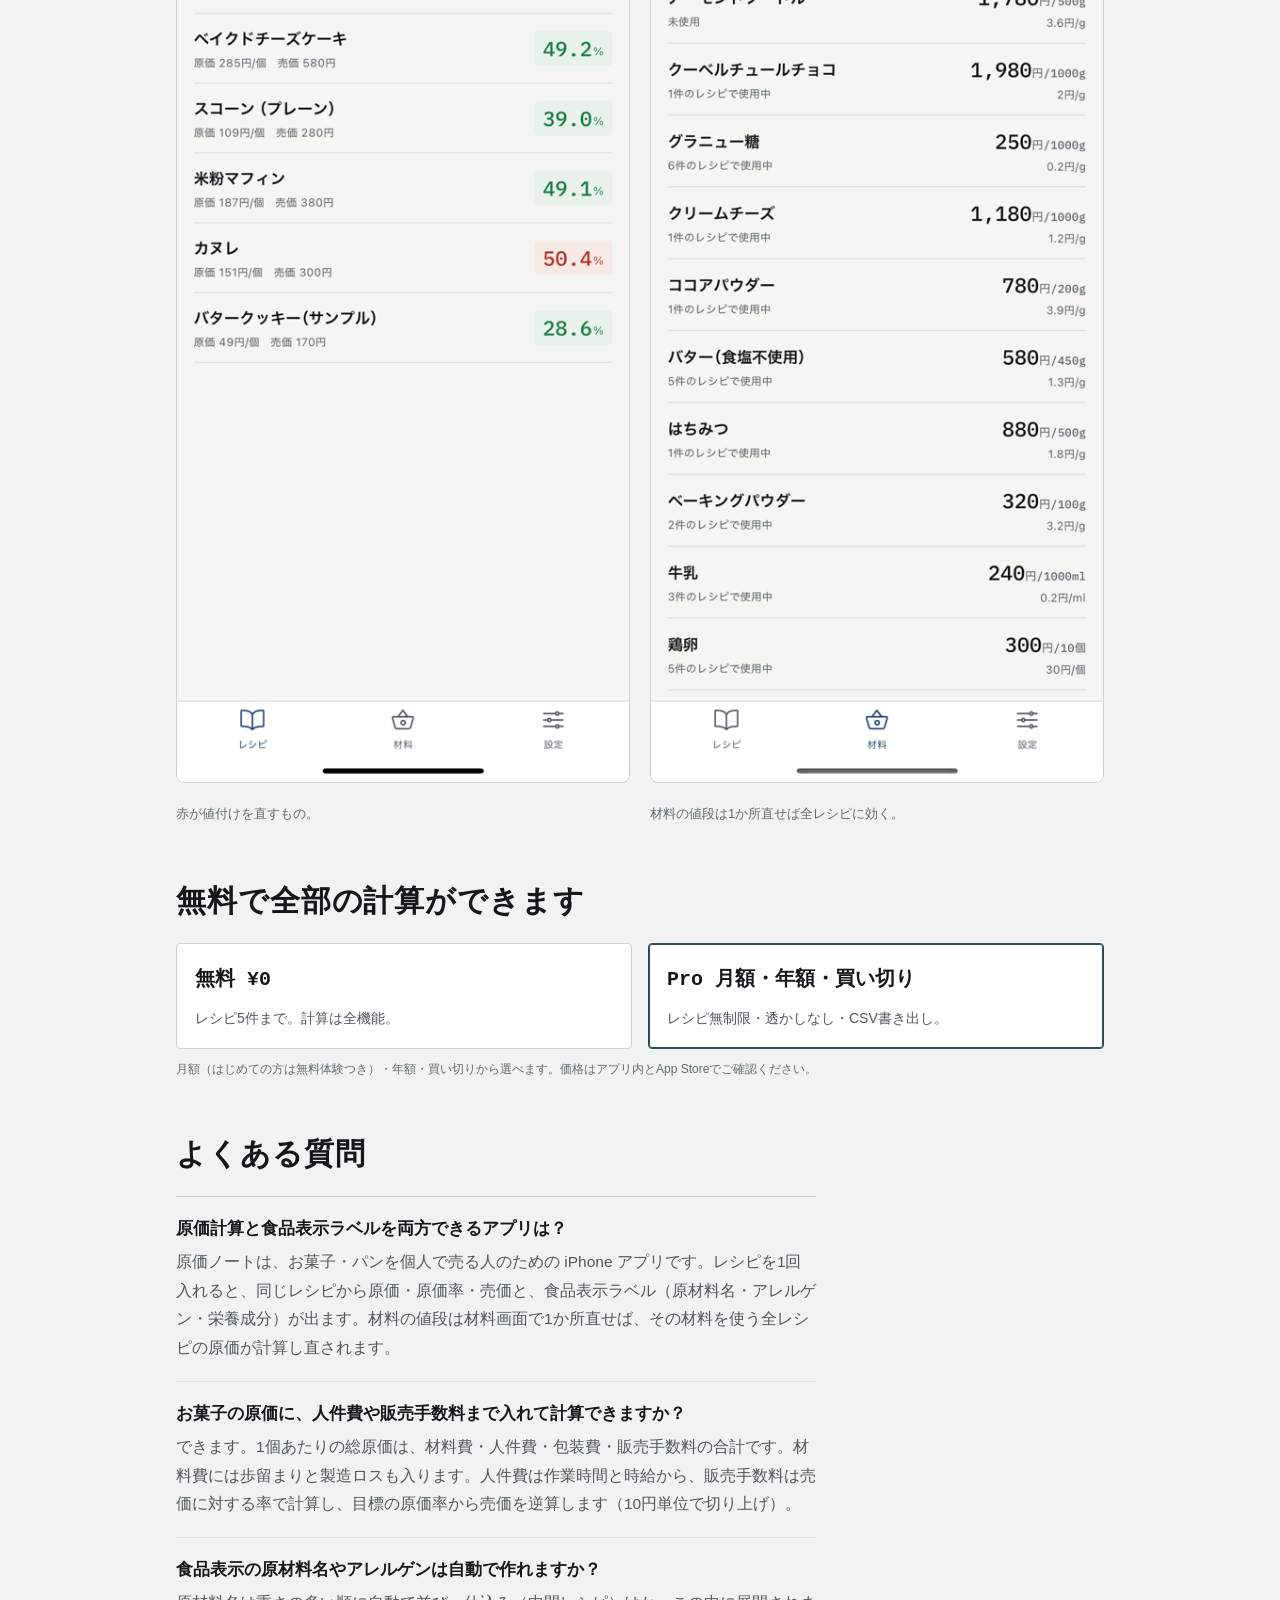
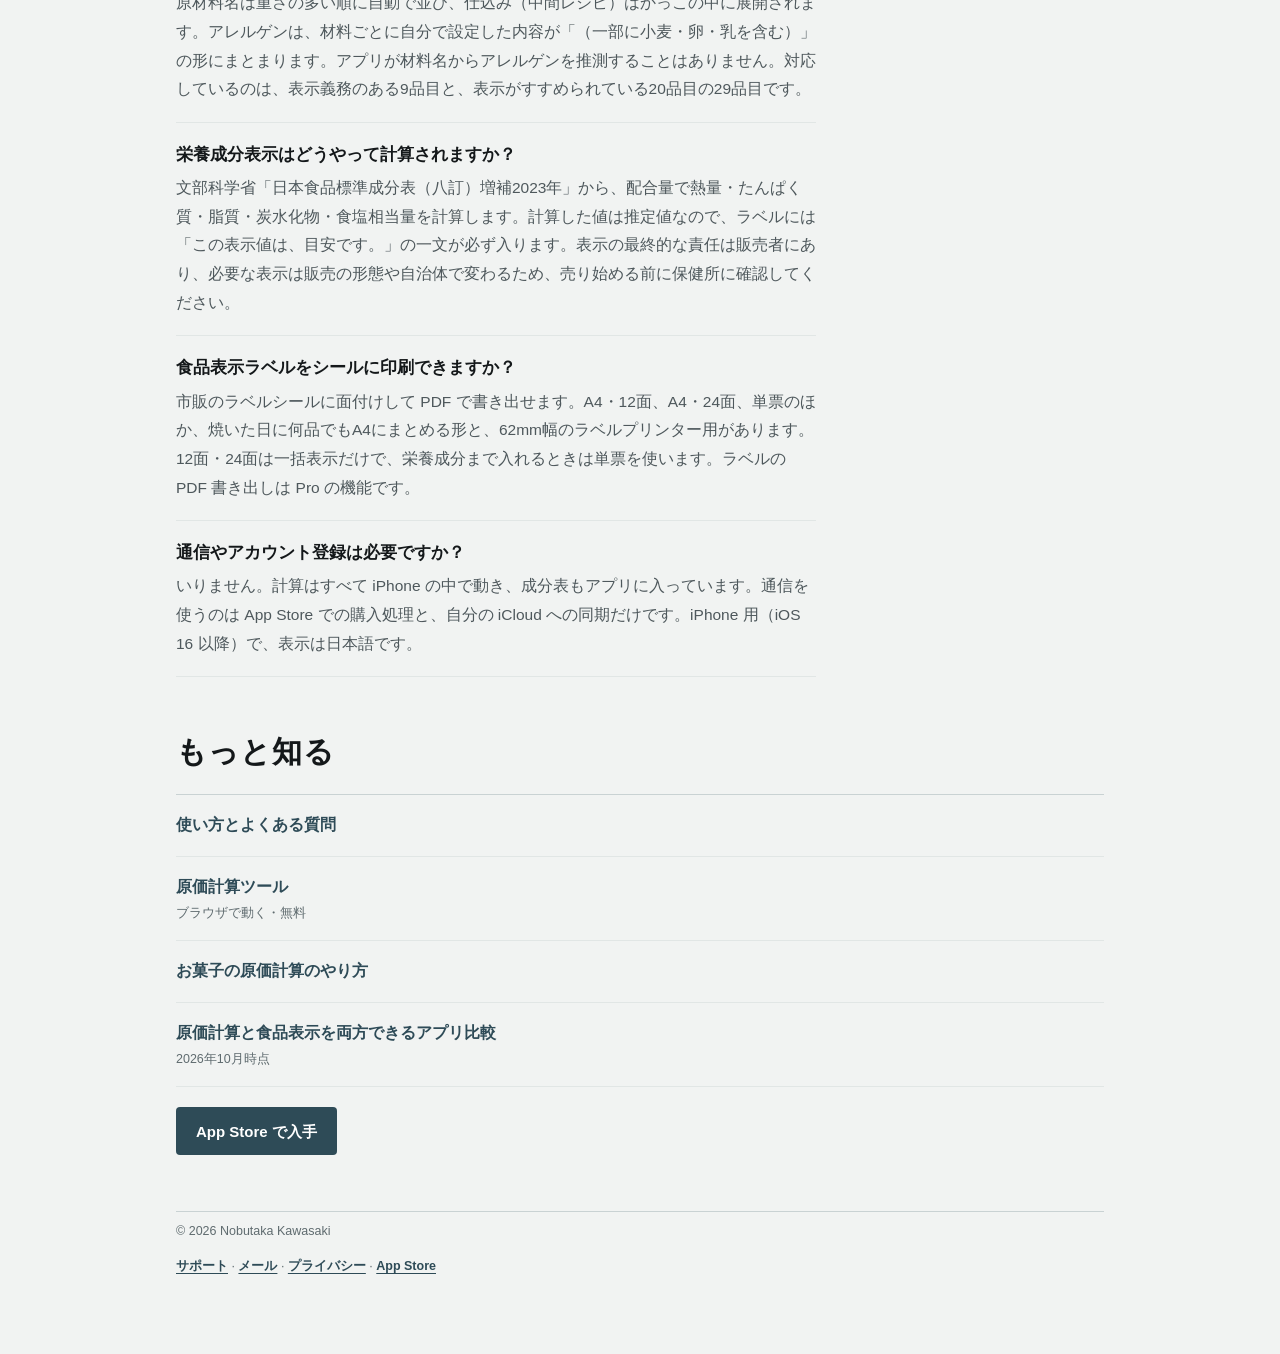
==== commit 014d3686: "生成AI・検索向け: App Store への入手リンク・構造化データ・よくある質問・llms.txt・比較ページを足す - トップ: 見出し下と末尾に「App Store で入手」、上部にも1本。a" ====
--- a/index.html
+++ b/index.html
@@ -6,7 +6,7 @@
 <meta name="theme-color" content="#F1F3F2" media="(prefers-color-scheme: light)">
 <meta name="theme-color" content="#101416" media="(prefers-color-scheme: dark)">
 <title>原価ノート — お菓子・パンの原価計算と食品表示ラベルが1つで済むアプリ</title>
-<meta name="description" content="レシピを1回入力すると、原価・原価率・売価と食品表示ラベル（原材料名・栄養成分）が同時に出る、お菓子・パンの個人販売者向けアプリのサポートページ。">
+<meta name="description" content="原価ノートは、原価計算と食品表示ラベルを1つでできる、お菓子・パンの個人販売者向け iPhone アプリ。レシピを1回入力すると、原価・原価率・売価と食品表示ラベル（原材料名・アレルゲン・栄養成分）が同時に出ます。">
 <style>
   /* ───────────────────────────────────────────────
      「作業台に置いた、二枚の紙」
@@ -218,13 +218,93 @@
   @media (prefers-reduced-motion:reduce){
     *{animation:none!important;transition:none!important;scroll-behavior:auto!important}
   }
+  /* ── App Store へのリンク・よくある質問（2026-10-10） ── */
+  .getnote{margin-top:8px;font-family:var(--f-soft);font-size:12.5px;color:var(--ink-3)}
+  .faq{margin-top:18px;border-top:1px solid var(--line)}
+  .faq h3{padding-top:18px;margin-top:0}
+  .faq p{margin-top:6px;padding-bottom:18px;border-bottom:1px solid var(--line-soft);
+    font-size:15.5px;line-height:1.85;color:var(--ink-2)}
 </style>
 <meta property="og:title" content="原価ノート — レシピ原価計算・食品表示ラベル">
 <meta property="og:description" content="レシピを1回入力すると、原価・原価率・売価と食品表示ラベル（原材料名・栄養成分）が同時に出ます。">
 <meta property="og:url" content="https://nosunosukawa.github.io/genkanote-site/">
 <meta property="og:type" content="website">
 <link rel="canonical" href="https://nosunosukawa.github.io/genkanote-site/">
+<meta name="apple-itunes-app" content="app-id=6799887510">
+<!-- 構造化データ（2026-10-10）。価格・評価・会社名は入れない。FAQPage は下の「よくある質問」と同じ文面にする -->
+<script type="application/ld+json">
+{
+ "@context": "https://schema.org",
+ "@type": "MobileApplication",
+ "name": "原価ノート",
+ "operatingSystem": "iOS",
+ "applicationCategory": "BusinessApplication",
+ "description": "お菓子・パンを個人で売る人のための iPhone アプリ。レシピを1回入れると、原価・原価率・売価と食品表示ラベル（原材料名・アレルゲン・栄養成分）が同時に出ます。人件費・包装費・販売手数料・歩留まりまで含めて計算し、ラベルは市販のシールに面付けして PDF で書き出せます。",
+ "url": "https://nosunosukawa.github.io/genkanote-site/",
+ "installUrl": "https://apps.apple.com/jp/app/id6799887510",
+ "inLanguage": "ja"
+}
+</script>
+<script type="application/ld+json">
+{
+ "@context": "https://schema.org",
+ "@type": "FAQPage",
+ "inLanguage": "ja",
+ "mainEntity": [
+  {
+   "@type": "Question",
+   "name": "原価計算と食品表示ラベルを両方できるアプリは？",
+   "acceptedAnswer": {
+    "@type": "Answer",
+    "text": "原価ノートは、お菓子・パンを個人で売る人のための iPhone アプリです。レシピを1回入れると、同じレシピから原価・原価率・売価と、食品表示ラベル（原材料名・アレルゲン・栄養成分）が出ます。材料の値段は材料画面で1か所直せば、その材料を使う全レシピの原価が計算し直されます。"
+   }
+  },
+  {
+   "@type": "Question",
+   "name": "お菓子の原価に、人件費や販売手数料まで入れて計算できますか？",
+   "acceptedAnswer": {
+    "@type": "Answer",
+    "text": "できます。1個あたりの総原価は、材料費・人件費・包装費・販売手数料の合計です。材料費には歩留まりと製造ロスも入ります。人件費は作業時間と時給から、販売手数料は売価に対する率で計算し、目標の原価率から売価を逆算します（10円単位で切り上げ）。"
+   }
+  },
+  {
+   "@type": "Question",
+   "name": "食品表示の原材料名やアレルゲンは自動で作れますか？",
+   "acceptedAnswer": {
+    "@type": "Answer",
+    "text": "原材料名は重さの多い順に自動で並び、仕込み（中間レシピ）はかっこの中に展開されます。アレルゲンは、材料ごとに自分で設定した内容が「（一部に小麦・卵・乳を含む）」の形にまとまります。アプリが材料名からアレルゲンを推測することはありません。対応しているのは、表示義務のある9品目と、表示がすすめられている20品目の29品目です。"
+   }
+  },
+  {
+   "@type": "Question",
+   "name": "栄養成分表示はどうやって計算されますか？",
+   "acceptedAnswer": {
+    "@type": "Answer",
+    "text": "文部科学省「日本食品標準成分表（八訂）増補2023年」から、配合量で熱量・たんぱく質・脂質・炭水化物・食塩相当量を計算します。計算した値は推定値なので、ラベルには「この表示値は、目安です。」の一文が必ず入ります。表示の最終的な責任は販売者にあり、必要な表示は販売の形態や自治体で変わるため、売り始める前に保健所に確認してください。"
+   }
+  },
+  {
+   "@type": "Question",
+   "name": "食品表示ラベルをシールに印刷できますか？",
+   "acceptedAnswer": {
+    "@type": "Answer",
+    "text": "市販のラベルシールに面付けして PDF で書き出せます。A4・12面、A4・24面、単票のほか、焼いた日に何品でもA4にまとめる形と、62mm幅のラベルプリンター用があります。12面・24面は一括表示だけで、栄養成分まで入れるときは単票を使います。ラベルの PDF 書き出しは Pro の機能です。"
+   }
+  },
+  {
+   "@type": "Question",
+   "name": "通信やアカウント登録は必要ですか？",
+   "acceptedAnswer": {
+    "@type": "Answer",
+    "text": "いりません。計算はすべて iPhone の中で動き、成分表もアプリに入っています。通信を使うのは App Store での購入処理と、自分の iCloud への同期だけです。iPhone 用（iOS 16 以降）で、表示は日本語です。"
+   }
+  }
+ ]
+}
+</script>
 <script defer src="https://static.cloudflareinsights.com/beacon.min.js" data-cf-beacon='{"token": "da30c37073e746159a379341e417854d"}'></script>
+<link rel="icon" type="image/png" href="assets/favicon.png">
+<link rel="apple-touch-icon" href="assets/apple-touch-icon.png">
 </head>
 <body>
 
@@ -236,6 +316,7 @@
     <span><a href="support.html">使い方とFAQ</a></span>
     <span><a href="mailto:nosunosukawa@gmail.com">メール</a></span>
     <span><a href="privacy.html">プライバシー</a></span>
+    <span><a href="https://apps.apple.com/jp/app/id6799887510" target="_blank" rel="noopener">App Store</a></span>
   </div>
 </div>
 
@@ -302,8 +383,10 @@
     <h1 class="measure">1枚180円のクッキー。原価は147.6円でした</h1>
     <p class="lede measure">レシピを1回入れると、原価と食品表示ラベルが同時に出ます。</p>
     <div class="actions">
-      <a class="btn" href="genka-calculator.html">ブラウザで自分のレシピを試す</a>
+      <a class="btn" href="https://apps.apple.com/jp/app/id6799887510" target="_blank" rel="noopener">App Store で入手</a>
+      <a class="btn ghost" href="genka-calculator.html">ブラウザで自分のレシピを試す</a>
     </div>
+    <p class="getnote">iPhone 用（iOS 16 以降）。</p>
   </header>
 
   <!-- ═══ 積み上げ ═══ -->
@@ -412,6 +495,25 @@
     <p class="tiny">月額（はじめての方は無料体験つき）・年額・買い切りから選べます。価格はアプリ内と<span translate="no">App&nbsp;Store</span>でご確認ください。</p>
   </section>
 
+  <!-- ═══ よくある質問（2026-10-10。文面は <head> の FAQPage と同じ） ═══ -->
+  <section class="sec" id="faq">
+    <h2>よくある質問</h2>
+    <div class="faq measure">
+      <h3>原価計算と食品表示ラベルを両方できるアプリは？</h3>
+      <p>原価ノートは、お菓子・パンを個人で売る人のための iPhone アプリです。レシピを1回入れると、同じレシピから原価・原価率・売価と、食品表示ラベル（原材料名・アレルゲン・栄養成分）が出ます。材料の値段は材料画面で1か所直せば、その材料を使う全レシピの原価が計算し直されます。</p>
+      <h3>お菓子の原価に、人件費や販売手数料まで入れて計算できますか？</h3>
+      <p>できます。1個あたりの総原価は、材料費・人件費・包装費・販売手数料の合計です。材料費には歩留まりと製造ロスも入ります。人件費は作業時間と時給から、販売手数料は売価に対する率で計算し、目標の原価率から売価を逆算します（10円単位で切り上げ）。</p>
+      <h3>食品表示の原材料名やアレルゲンは自動で作れますか？</h3>
+      <p>原材料名は重さの多い順に自動で並び、仕込み（中間レシピ）はかっこの中に展開されます。アレルゲンは、材料ごとに自分で設定した内容が「（一部に小麦・卵・乳を含む）」の形にまとまります。アプリが材料名からアレルゲンを推測することはありません。対応しているのは、表示義務のある9品目と、表示がすすめられている20品目の29品目です。</p>
+      <h3>栄養成分表示はどうやって計算されますか？</h3>
+      <p>文部科学省「日本食品標準成分表（八訂）増補2023年」から、配合量で熱量・たんぱく質・脂質・炭水化物・食塩相当量を計算します。計算した値は推定値なので、ラベルには「この表示値は、目安です。」の一文が必ず入ります。表示の最終的な責任は販売者にあり、必要な表示は販売の形態や自治体で変わるため、売り始める前に保健所に確認してください。</p>
+      <h3>食品表示ラベルをシールに印刷できますか？</h3>
+      <p>市販のラベルシールに面付けして PDF で書き出せます。A4・12面、A4・24面、単票のほか、焼いた日に何品でもA4にまとめる形と、62mm幅のラベルプリンター用があります。12面・24面は一括表示だけで、栄養成分まで入れるときは単票を使います。ラベルの PDF 書き出しは Pro の機能です。</p>
+      <h3>通信やアカウント登録は必要ですか？</h3>
+      <p>いりません。計算はすべて iPhone の中で動き、成分表もアプリに入っています。通信を使うのは App Store での購入処理と、自分の iCloud への同期だけです。iPhone 用（iOS 16 以降）で、表示は日本語です。</p>
+    </div>
+  </section>
+
   <!-- ═══ 出口 ═══ -->
   <section class="sec">
     <h2>もっと知る</h2>
@@ -419,14 +521,19 @@
       <a href="support.html">使い方とよくある質問</a>
       <a href="genka-calculator.html">原価計算ツール<span class="n">ブラウザで動く・無料</span></a>
       <a href="okashi-genka.html">お菓子の原価計算のやり方</a>
+      <a href="genka-label-app-comparison.html">原価計算と食品表示を両方できるアプリ比較<span class="n">2026年10月時点</span></a>
     </nav>
+    <div class="actions">
+      <a class="btn" href="https://apps.apple.com/jp/app/id6799887510" target="_blank" rel="noopener">App Store で入手</a>
+    </div>
   </section>
 
   <footer>
     © 2026 Nobutaka Kawasaki<br>
     <a href="support.html">サポート</a> ·
     <a href="mailto:nosunosukawa@gmail.com">メール</a> ·
-    <a href="privacy.html">プライバシー</a>
+    <a href="privacy.html">プライバシー</a> ·
+    <a href="https://apps.apple.com/jp/app/id6799887510" target="_blank" rel="noopener">App Store</a>
   </footer>
 
 </main>
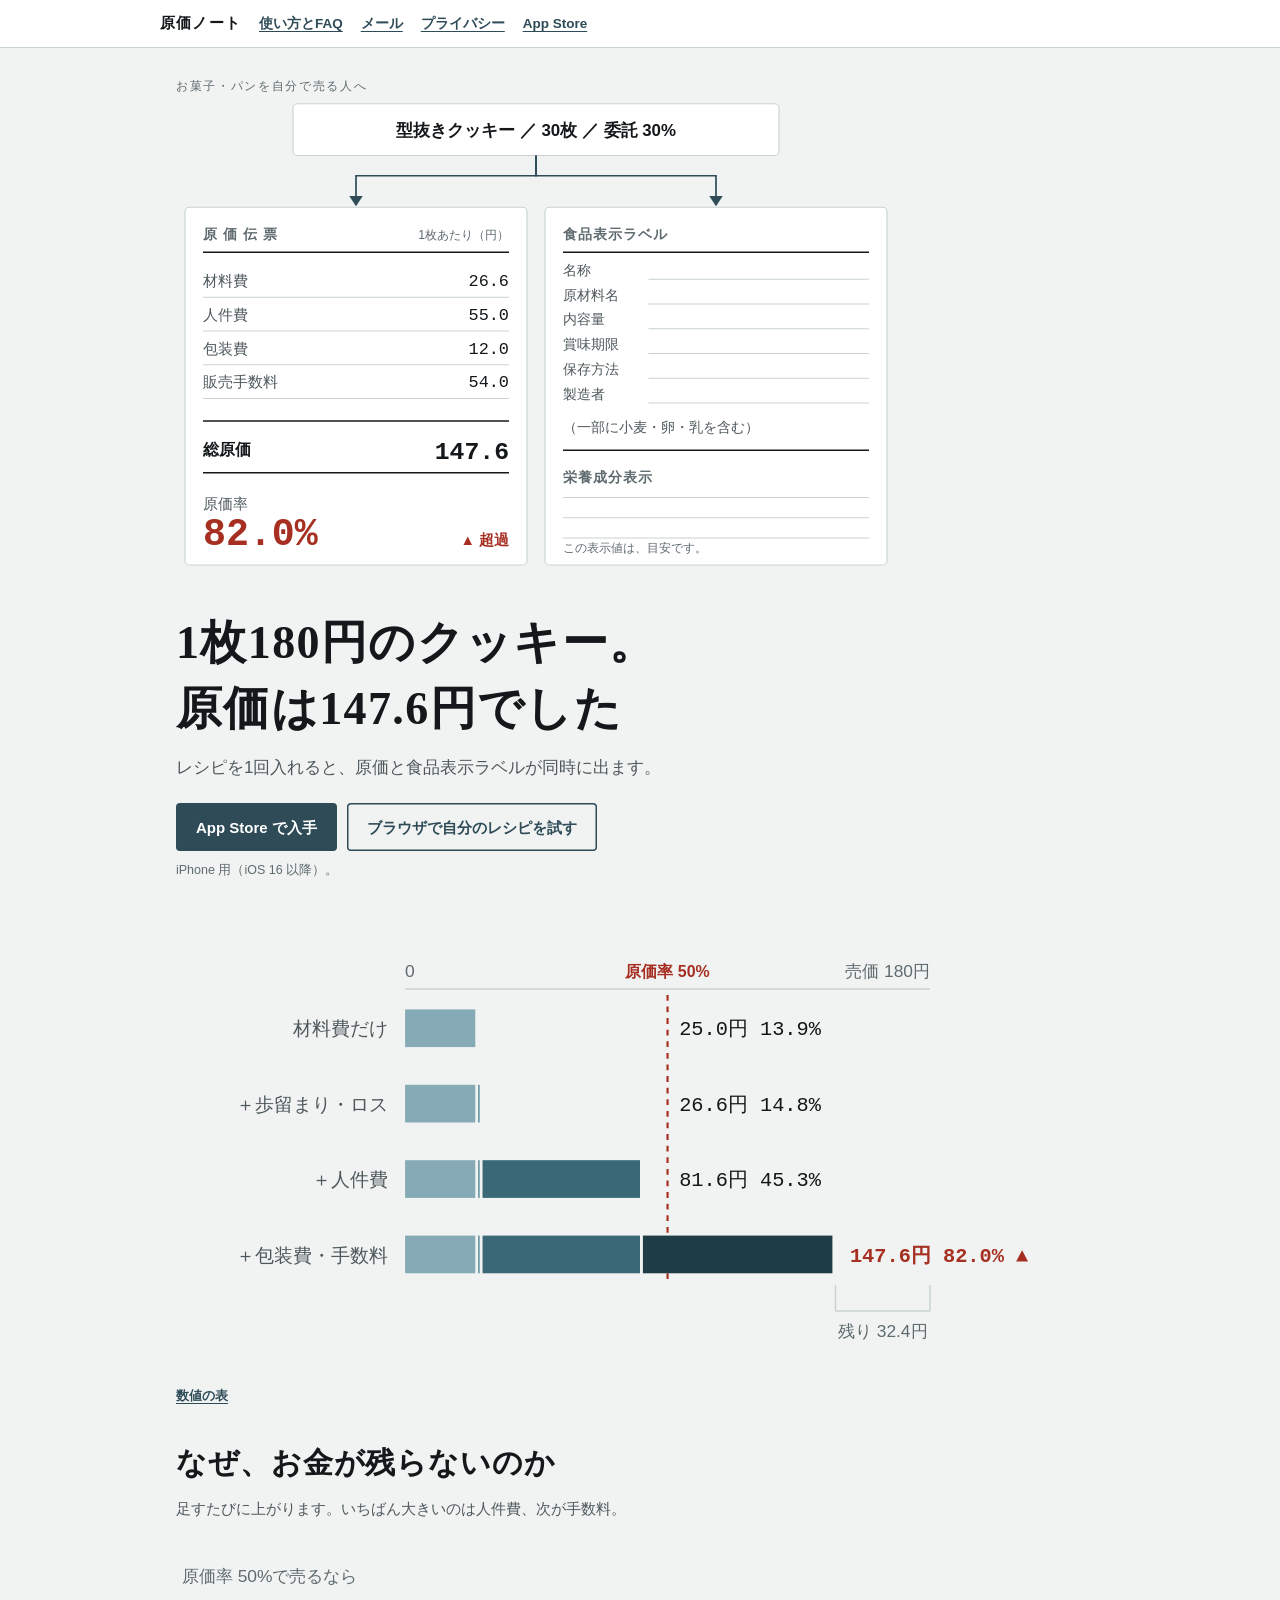
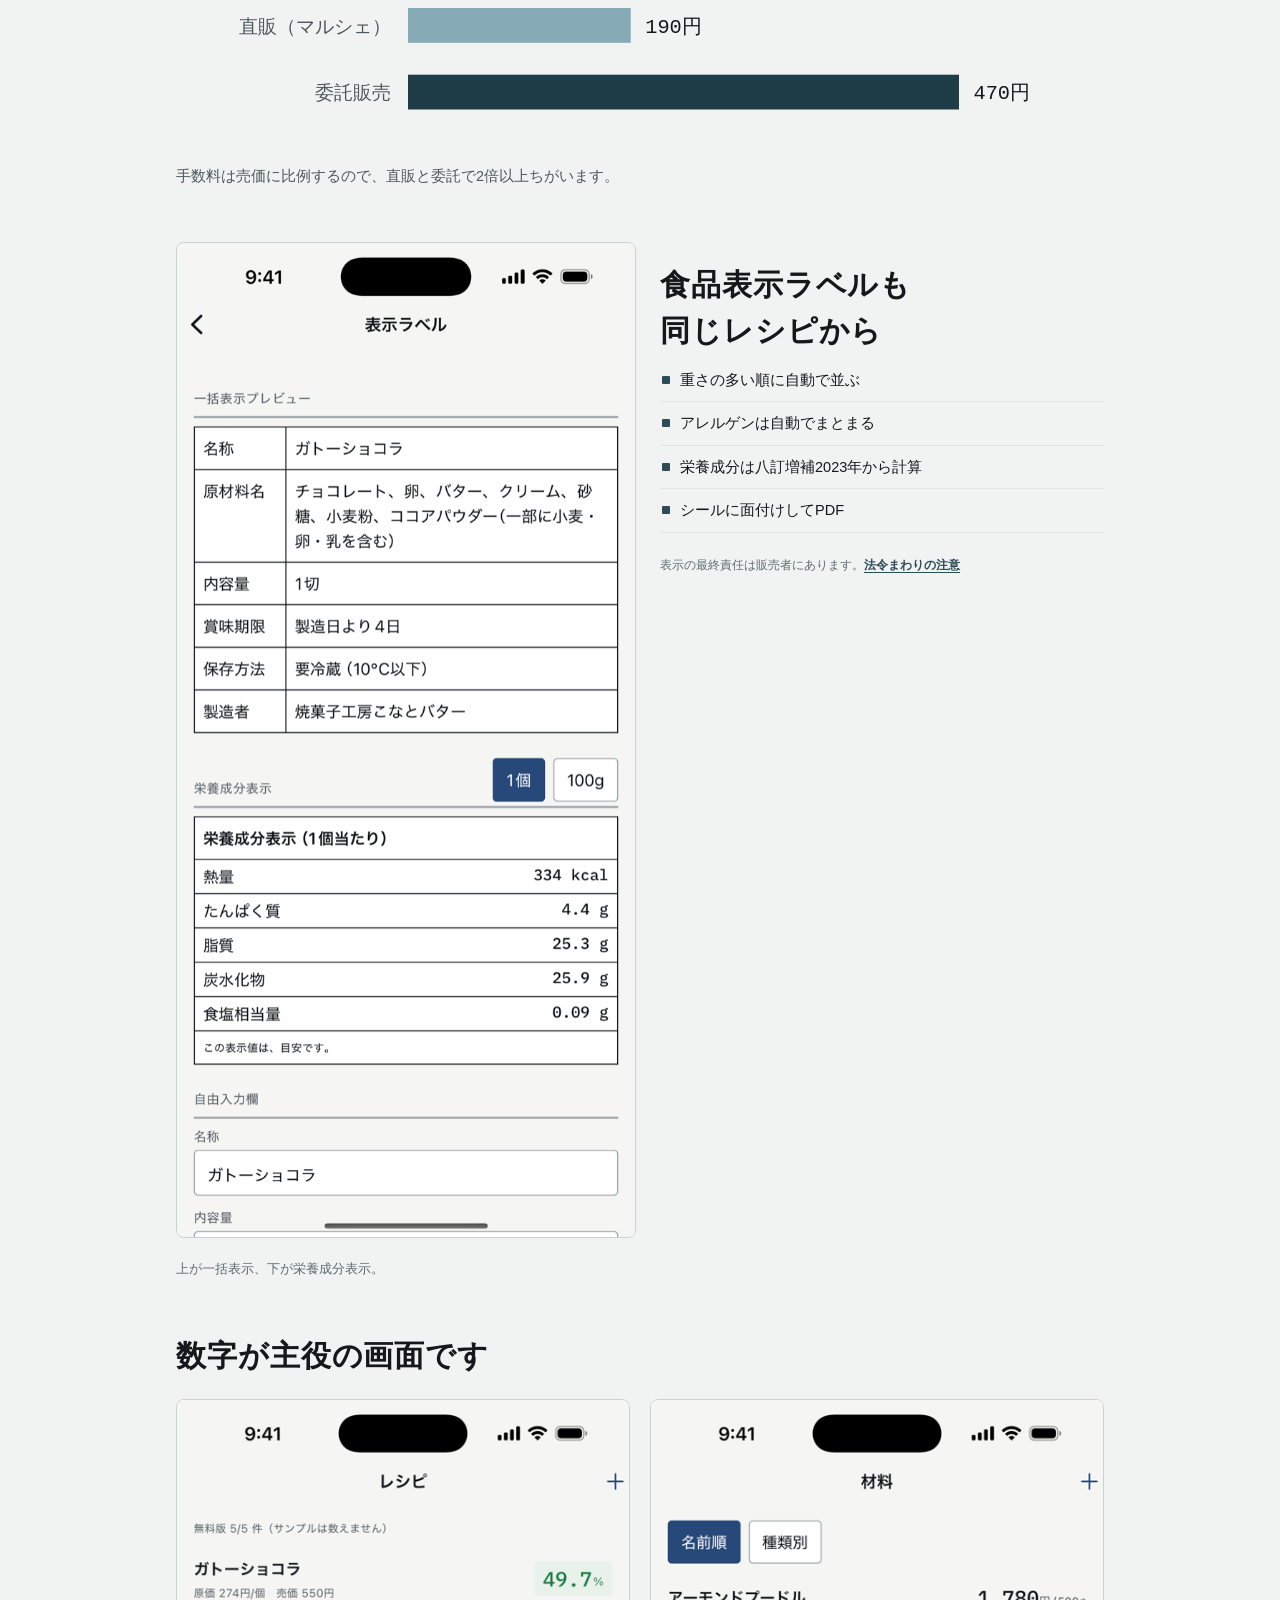
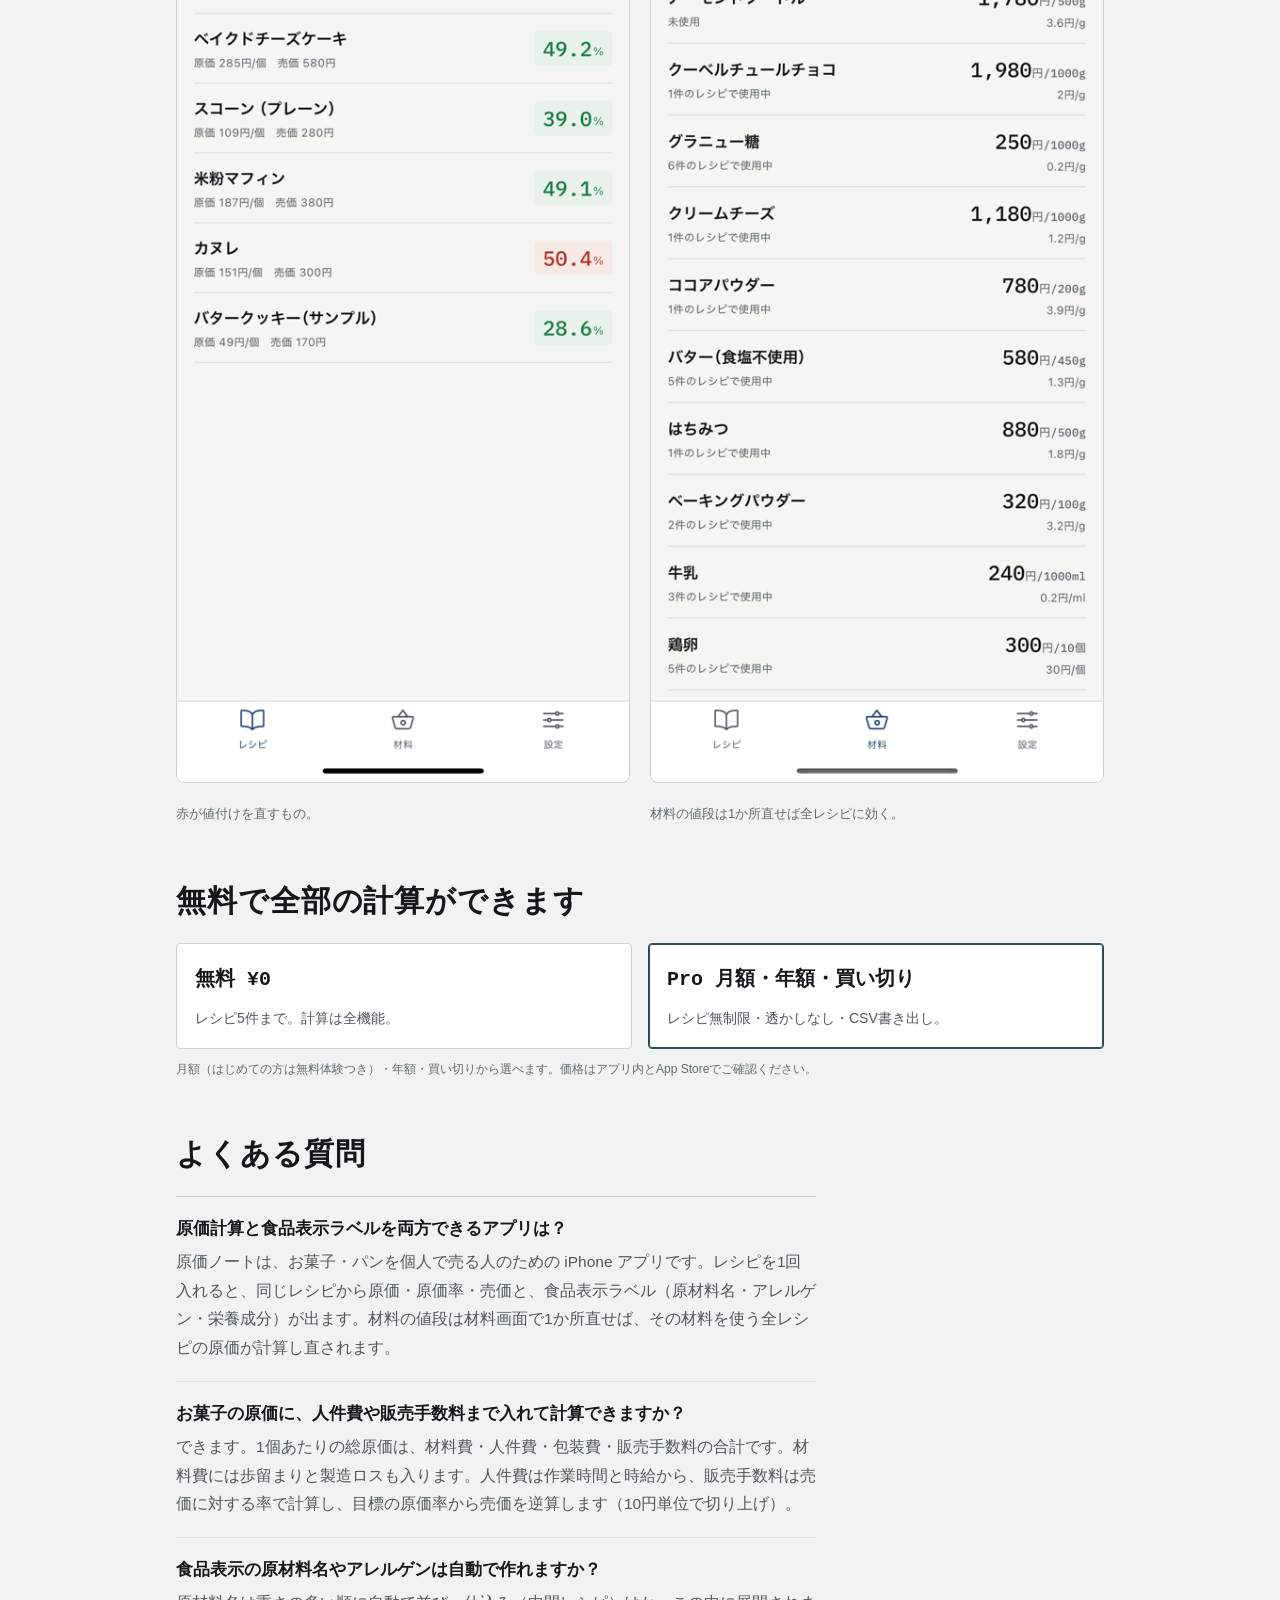
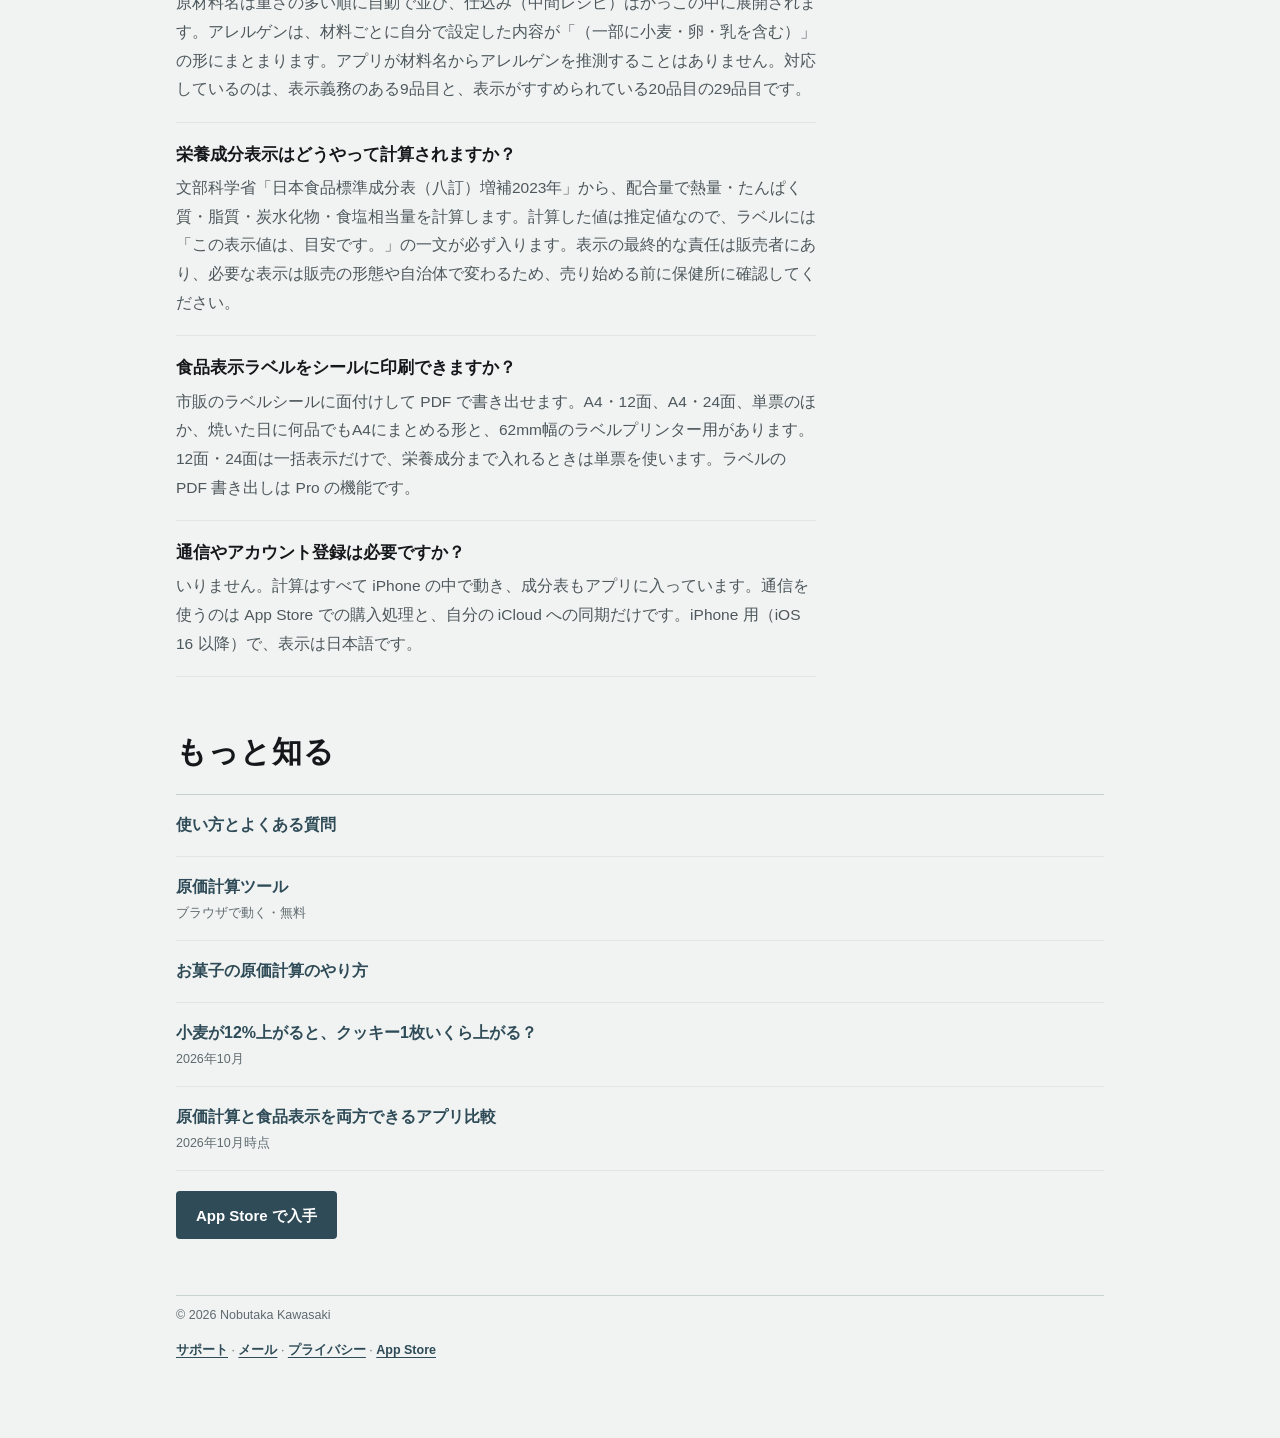
==== commit 38c35dc8: "記事「小麦が12%上がると、クッキー1枚いくら上がる？」と計算ツールの値上げ率欄を足す - 数値は make-genka-example.mjs がアプリの計算エンジン（genka.js）で生成 - " ====
--- a/index.html
+++ b/index.html
@@ -521,6 +521,7 @@
       <a href="support.html">使い方とよくある質問</a>
       <a href="genka-calculator.html">原価計算ツール<span class="n">ブラウザで動く・無料</span></a>
       <a href="okashi-genka.html">お菓子の原価計算のやり方</a>
+      <a href="komugi-neage.html">小麦が12%上がると、クッキー1枚いくら上がる？<span class="n">2026年10月</span></a>
       <a href="genka-label-app-comparison.html">原価計算と食品表示を両方できるアプリ比較<span class="n">2026年10月時点</span></a>
     </nav>
     <div class="actions">
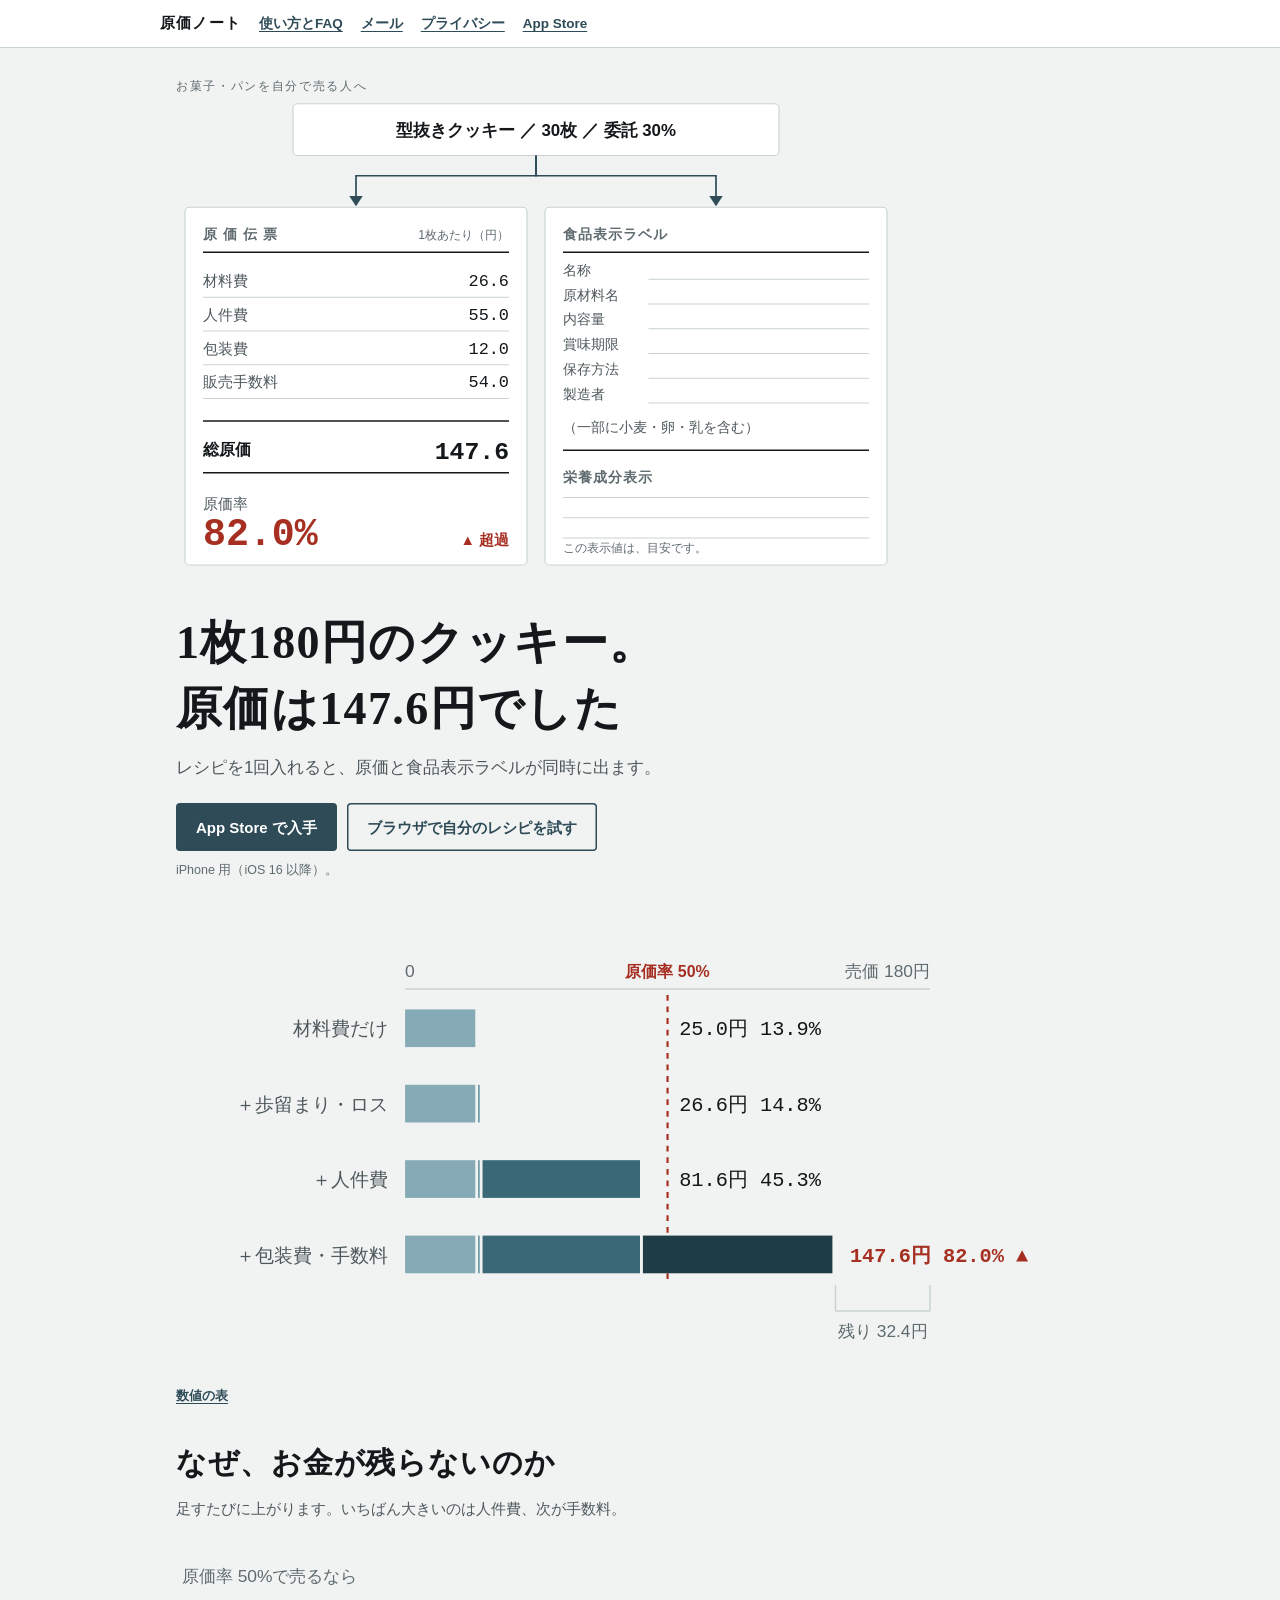
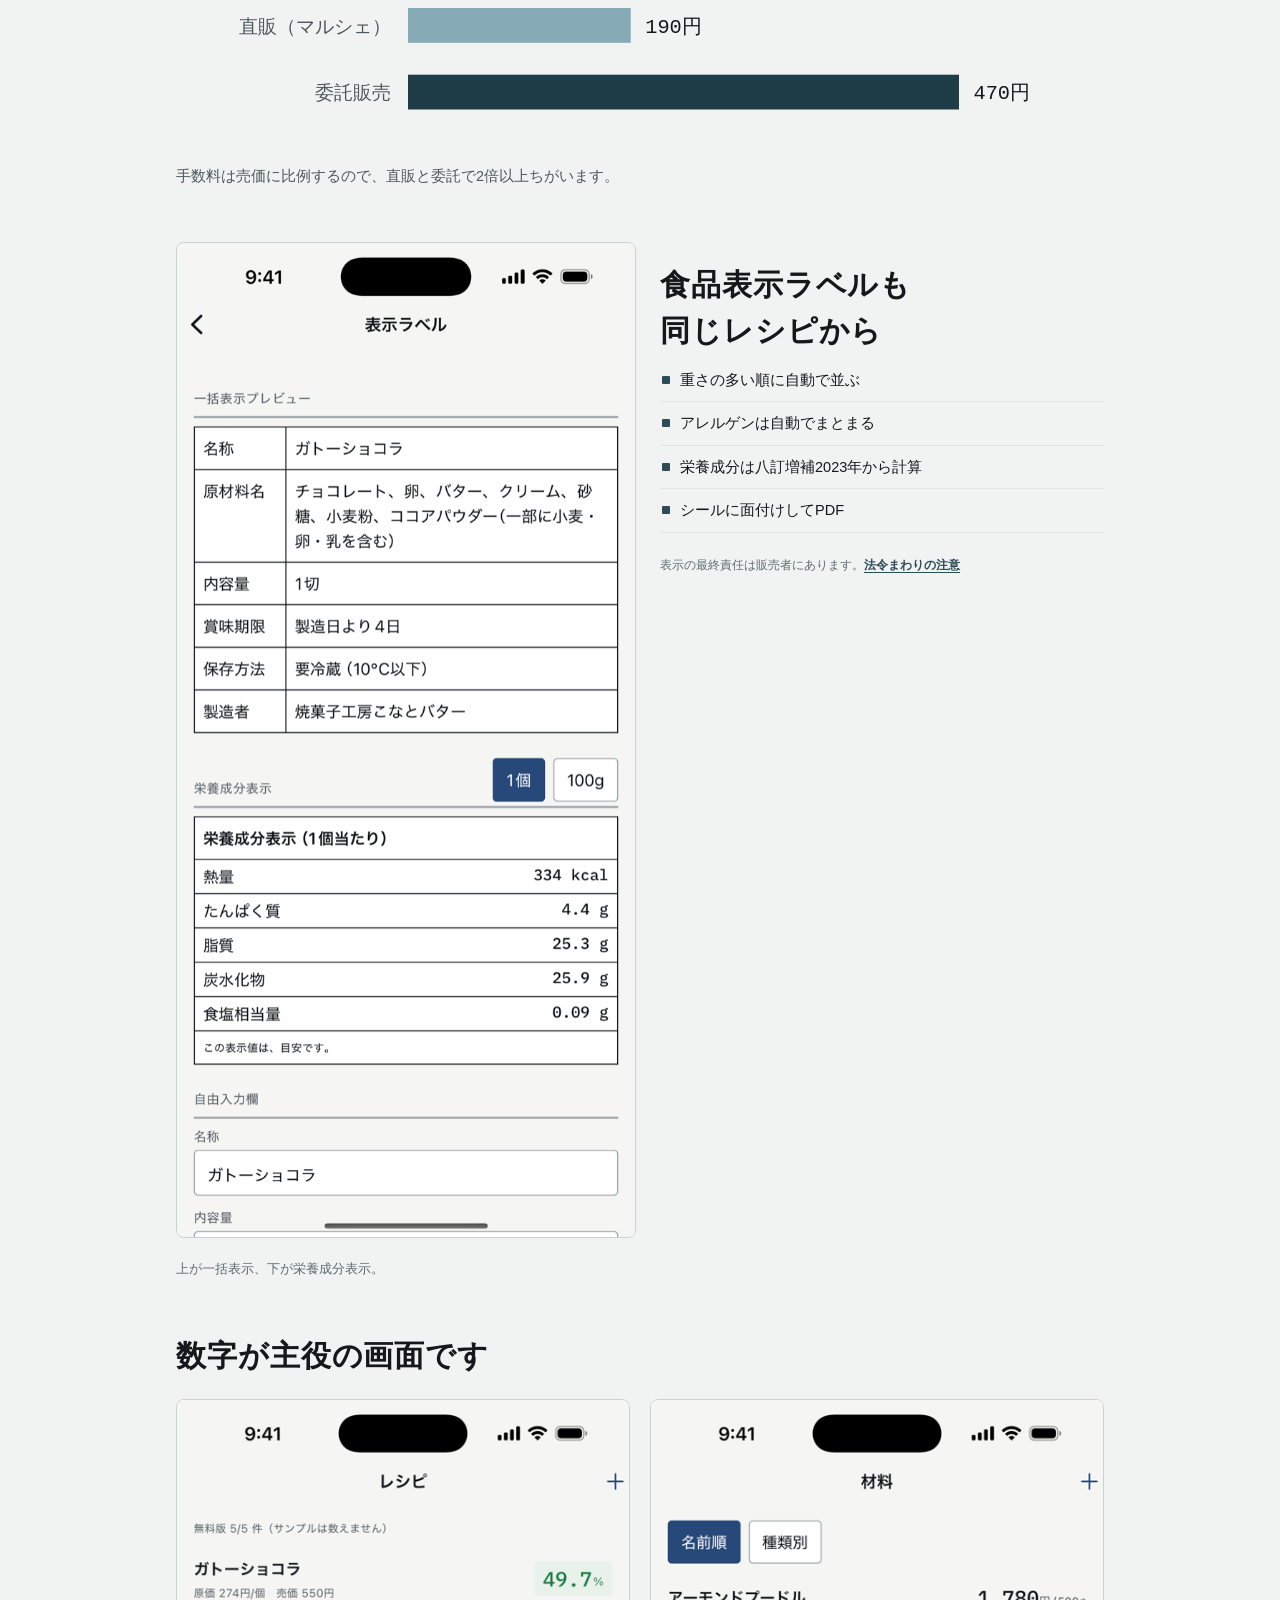
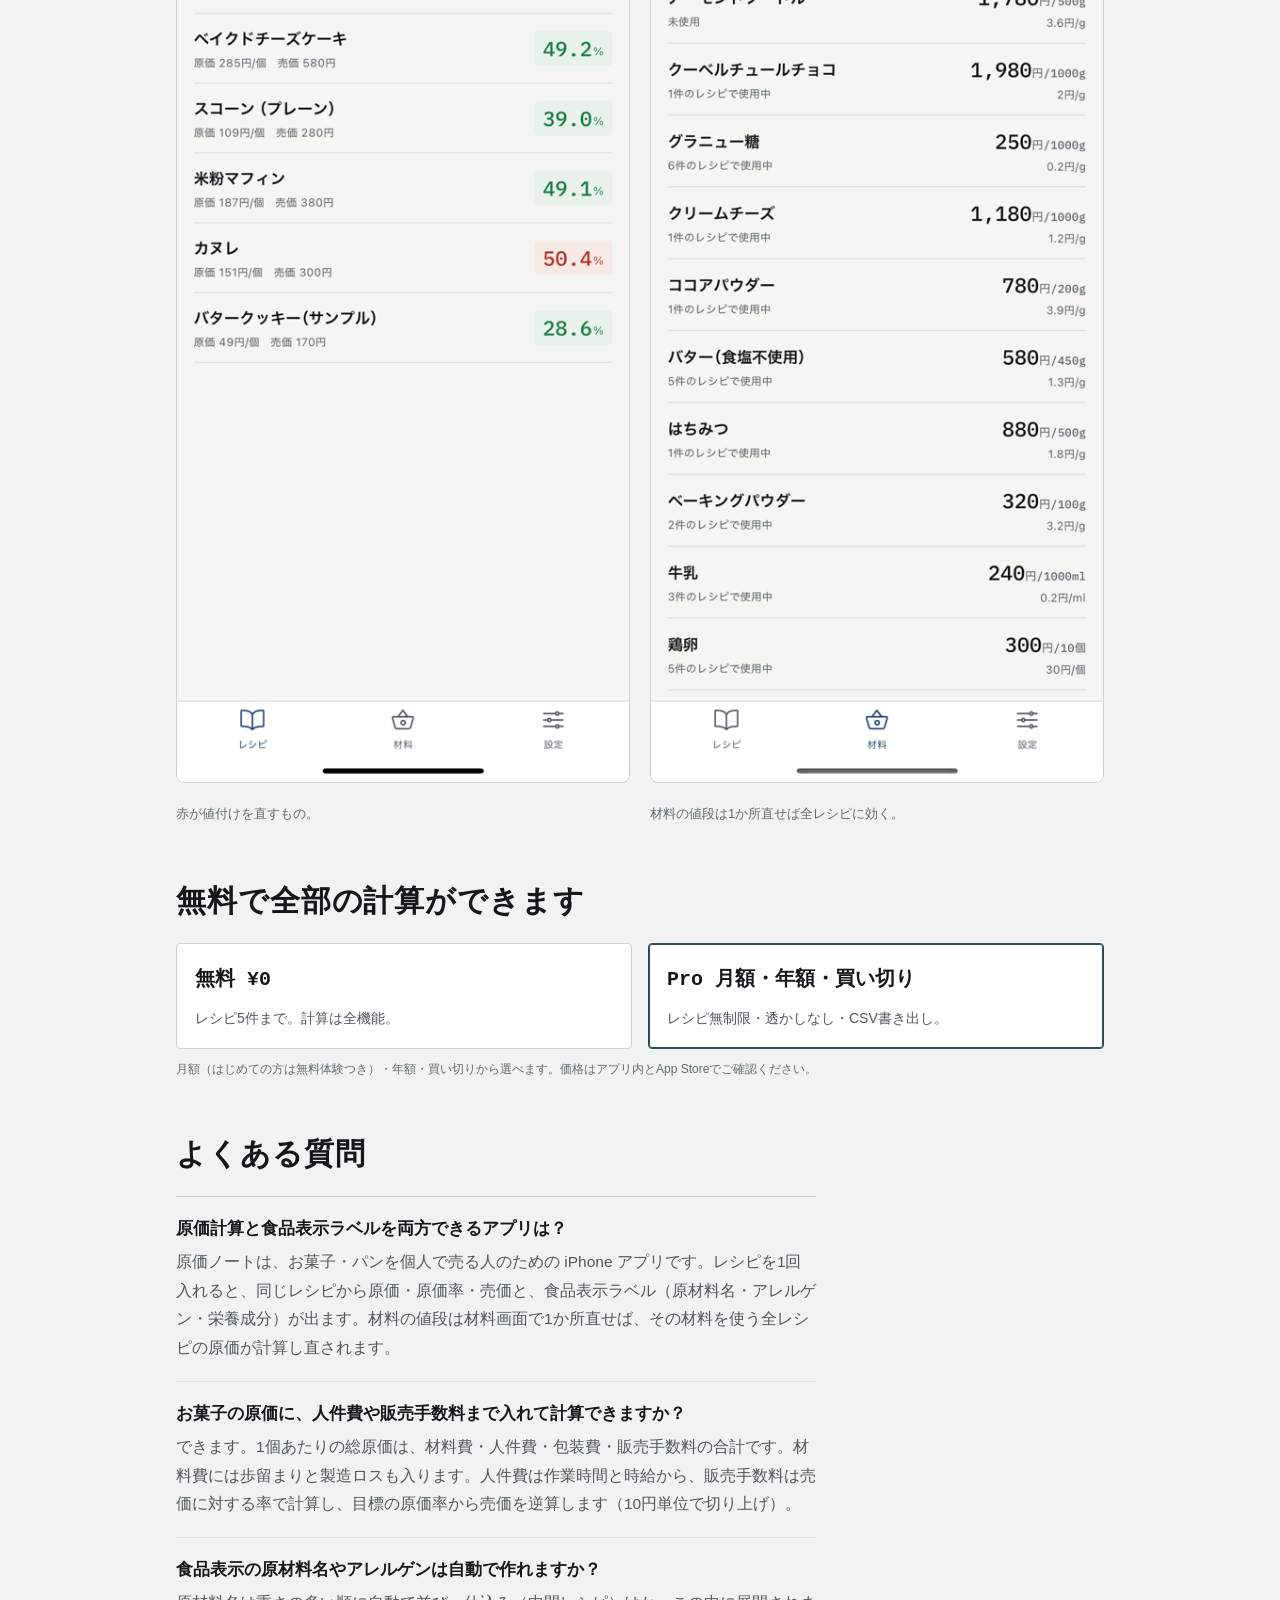
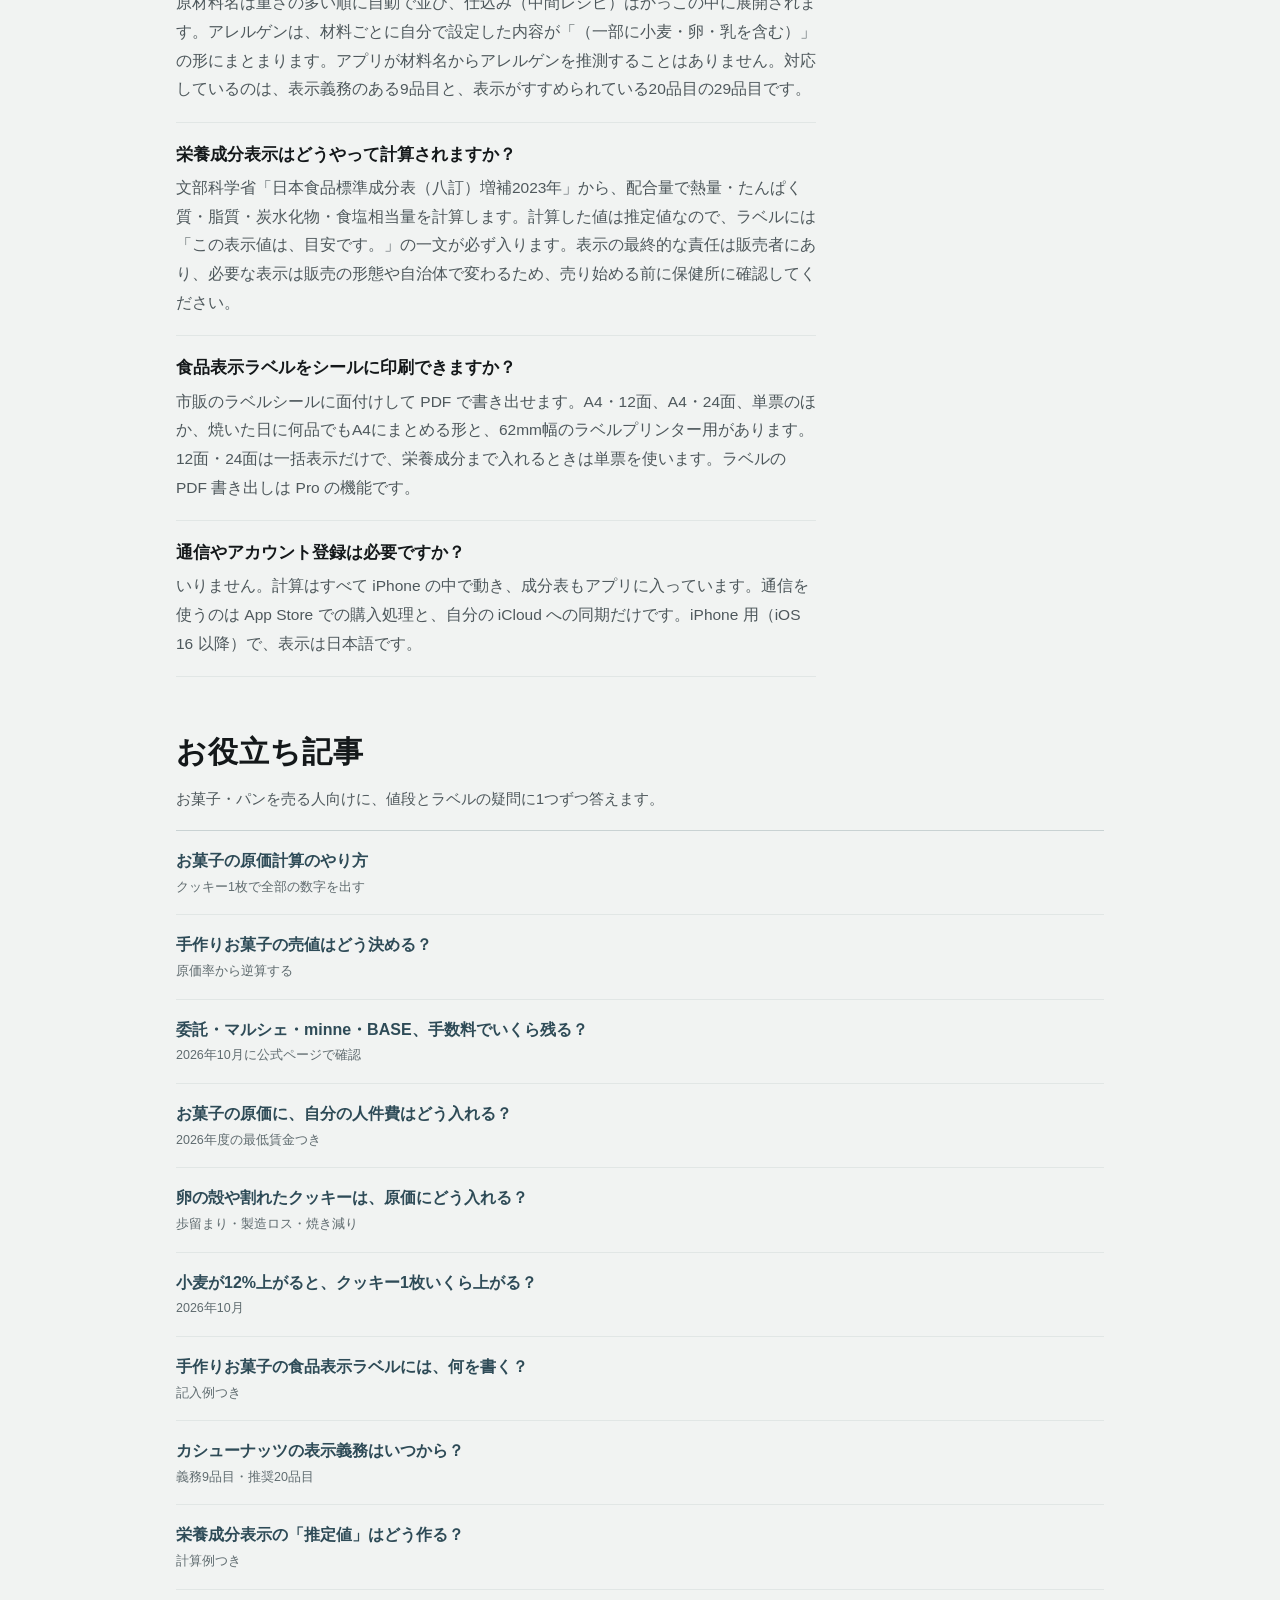
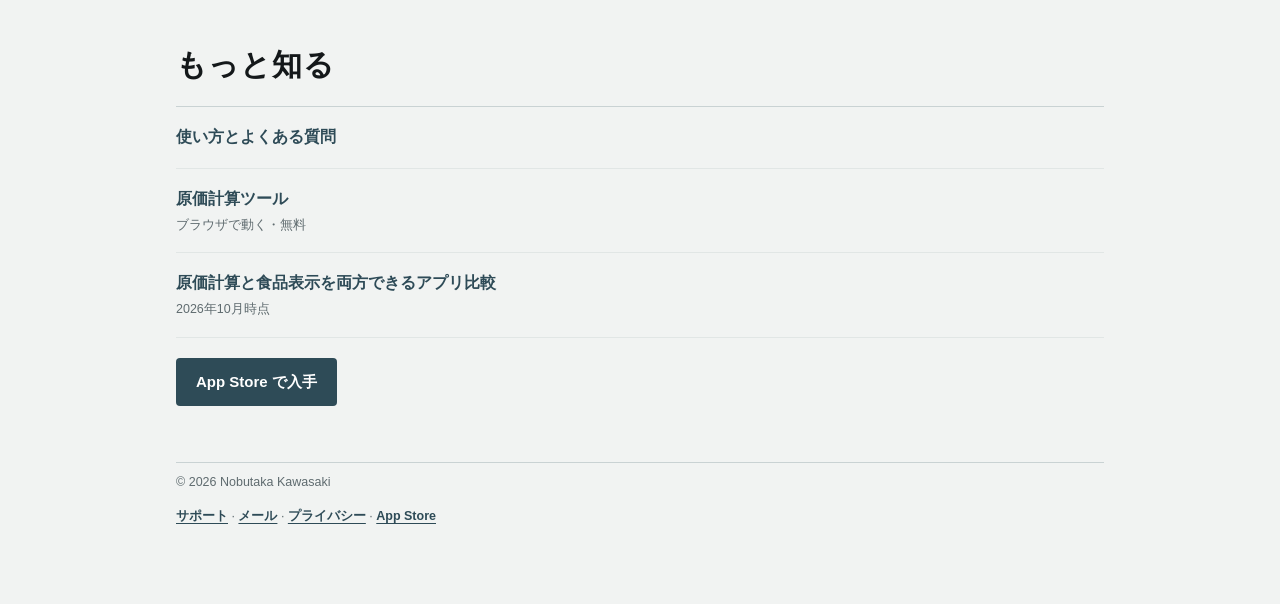
==== commit 677e1512: "お役立ち記事を7本足す（売値・手数料・人件費・歩留まり・食品表示・アレルゲン・栄養の推定値） - 数値は genka.js、原材料名・アレルゲン・栄養は label-engine.js（アプリの la" ====
--- a/index.html
+++ b/index.html
@@ -37,7 +37,7 @@
 
     --f-display:"Hiragino Mincho ProN","Hiragino Mincho Pro","YuMincho","Yu Mincho",
       "Noto Serif JP","Times New Roman",serif;
-    --f-text:-apple-system,BlinkMacSystemFont,"Hiragino Sans","Hiragino Kaku Gothic ProN",
+    --f-text:"Hiragino Sans","Hiragino Kaku Gothic ProN",-apple-system,BlinkMacSystemFont,
       "Yu Gothic UI","Segoe UI",Roboto,Helvetica,Arial,sans-serif;
     --f-num:"SF Mono",SFMono-Regular,ui-monospace,Menlo,Consolas,"Hiragino Sans",monospace;
     --f-soft:"Hiragino Maru Gothic ProN","Hiragino Maru Gothic Pro","Yu Gothic UI",
@@ -514,14 +514,29 @@
     </div>
   </section>
 
+  <!-- ═══ お役立ち記事（2026-10-16） ═══ -->
+  <section class="sec" id="guides">
+    <h2>お役立ち記事</h2>
+    <p class="cap measure">お菓子・パンを売る人向けに、値段とラベルの疑問に1つずつ答えます。</p>
+    <nav class="exits" aria-label="お役立ち記事">
+      <a href="okashi-genka.html">お菓子の原価計算のやり方<span class="n">クッキー1枚で全部の数字を出す</span></a>
+      <a href="baika-kimekata.html">手作りお菓子の売値はどう決める？<span class="n">原価率から逆算する</span></a>
+      <a href="tesuuryou-hikaku.html">委託・マルシェ・minne・BASE、手数料でいくら残る？<span class="n">2026年10月に公式ページで確認</span></a>
+      <a href="jinkenhi.html">お菓子の原価に、自分の人件費はどう入れる？<span class="n">2026年度の最低賃金つき</span></a>
+      <a href="budomari.html">卵の殻や割れたクッキーは、原価にどう入れる？<span class="n">歩留まり・製造ロス・焼き減り</span></a>
+      <a href="komugi-neage.html">小麦が12%上がると、クッキー1枚いくら上がる？<span class="n">2026年10月</span></a>
+      <a href="shokuhin-hyoji.html">手作りお菓子の食品表示ラベルには、何を書く？<span class="n">記入例つき</span></a>
+      <a href="allergen-hyoji.html">カシューナッツの表示義務はいつから？<span class="n">義務9品目・推奨20品目</span></a>
+      <a href="eiyo-suiteichi.html">栄養成分表示の「推定値」はどう作る？<span class="n">計算例つき</span></a>
+    </nav>
+  </section>
+
   <!-- ═══ 出口 ═══ -->
   <section class="sec">
     <h2>もっと知る</h2>
     <nav class="exits">
       <a href="support.html">使い方とよくある質問</a>
       <a href="genka-calculator.html">原価計算ツール<span class="n">ブラウザで動く・無料</span></a>
-      <a href="okashi-genka.html">お菓子の原価計算のやり方</a>
-      <a href="komugi-neage.html">小麦が12%上がると、クッキー1枚いくら上がる？<span class="n">2026年10月</span></a>
       <a href="genka-label-app-comparison.html">原価計算と食品表示を両方できるアプリ比較<span class="n">2026年10月時点</span></a>
     </nav>
     <div class="actions">
